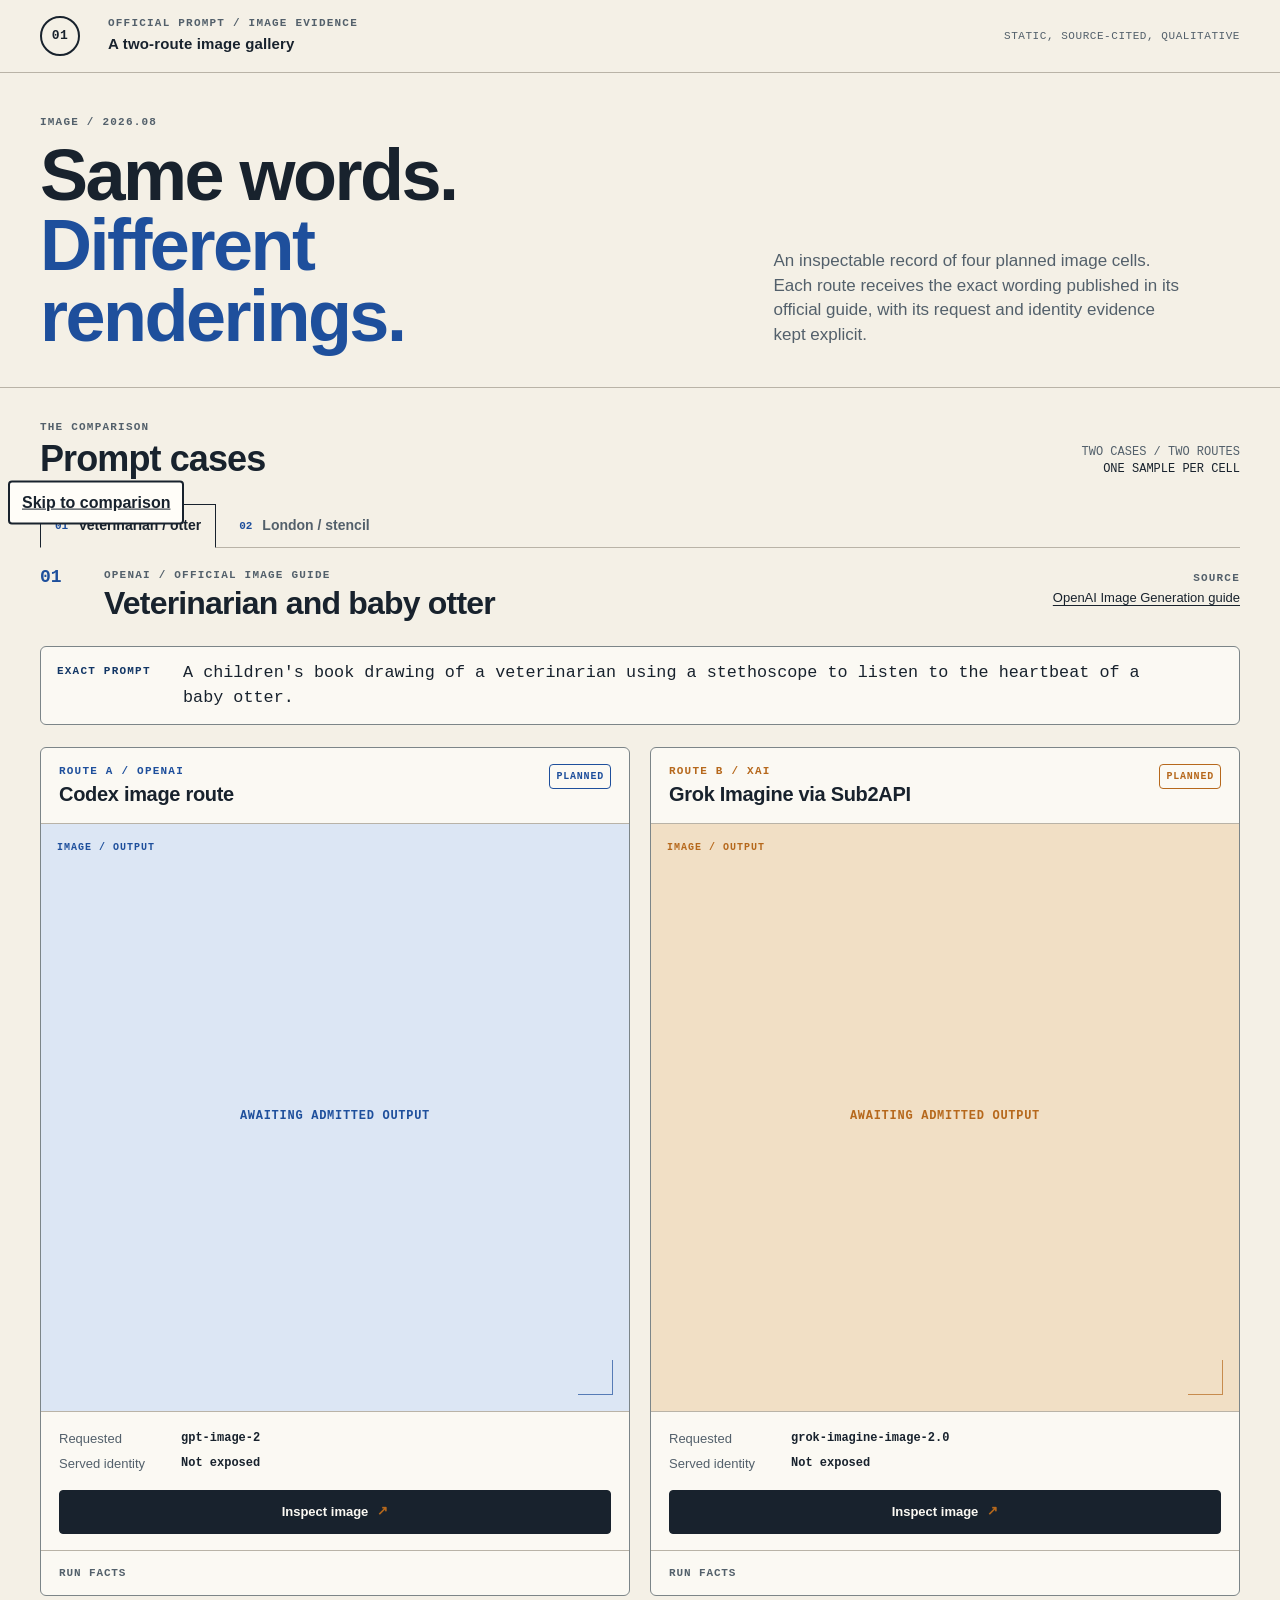
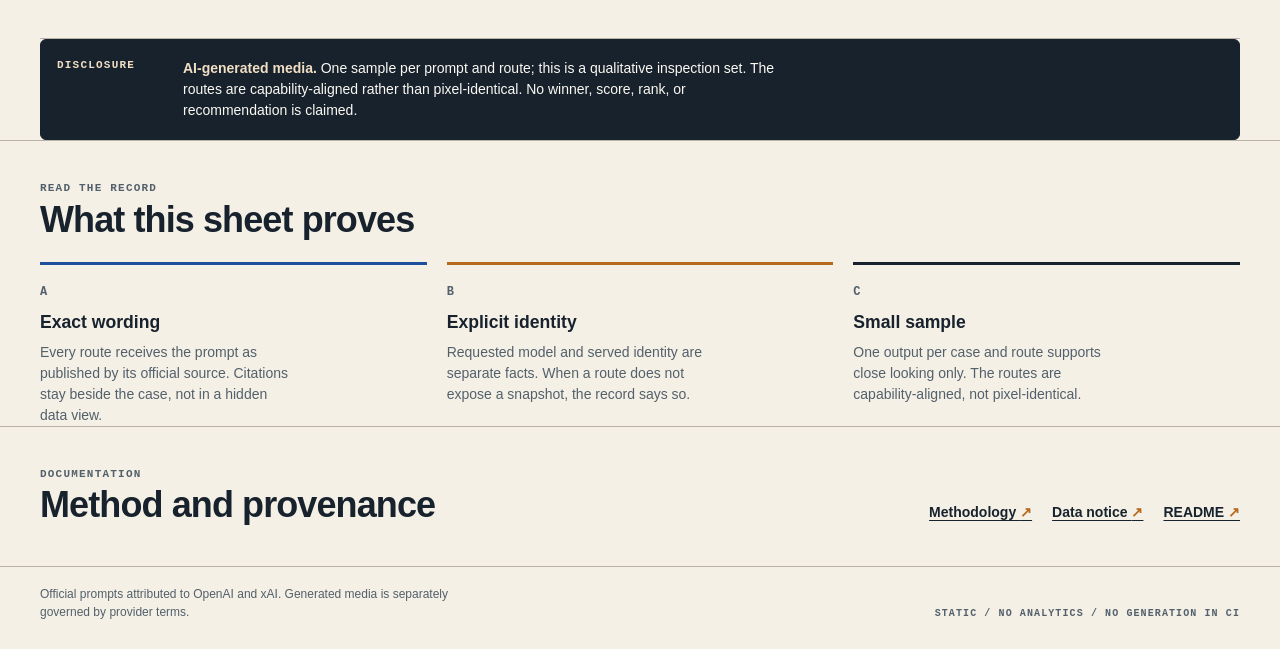
==== image/index.html @ d21c22a2 "feat: add official image evidence gallery" ====
<!doctype html>
<html lang="en">
<head>
  <meta charset="utf-8">
  <meta name="viewport" content="width=device-width, initial-scale=1">
  <meta name="description" content="A small, source-cited image evidence sheet comparing two official prompts across two image routes.">
  <meta name="referrer" content="no-referrer">
  <meta http-equiv="Content-Security-Policy" content="default-src 'self'; img-src 'self' data:; script-src 'self'; style-src 'self'; connect-src 'none'; object-src 'none'; base-uri 'self'; form-action 'self'">
  <title>Official prompt image gallery | evidence sheet</title>
  <link rel="stylesheet" href="assets/site.css">
</head>
<body>
  <a class="skip-link" href="#comparison">Skip to comparison</a>
  <header class="site-header">
    <div class="masthead-mark" aria-hidden="true">01</div>
    <div>
      <p class="eyebrow">OFFICIAL PROMPT / IMAGE EVIDENCE</p>
      <p class="site-title">A two-route image gallery</p>
    </div>
    <p class="header-note">Static, source-cited, qualitative</p>
  </header>

  <main>
    <section class="intro-band" aria-labelledby="page-heading">
      <div class="intro-copy">
        <p class="section-index">IMAGE / 2026.08</p>
        <h1 id="page-heading">Same words.<br><em>Different renderings.</em></h1>
      </div>
      <p class="intro-dek">An inspectable record of four planned image cells. Each route receives the exact wording published in its official guide, with its request and identity evidence kept explicit.</p>
    </section>

    <section id="comparison" class="comparison-section" aria-labelledby="comparison-heading">
      <div class="section-heading-row">
        <div>
          <p class="eyebrow">THE COMPARISON</p>
          <h2 id="comparison-heading">Prompt cases</h2>
        </div>
        <p class="section-aside">Two cases / two routes<br><span>one sample per cell</span></p>
      </div>

      <nav class="case-tabs" data-case-tabs role="tablist" aria-label="Prompt cases">
        <a id="tab-openai-official-01" class="case-tab is-active" href="#case-openai-official-01" role="tab" aria-controls="case-openai-official-01" aria-selected="true" tabindex="0">
          <span class="tab-number">01</span><span>Veterinarian / otter</span>
        </a>
        <a id="tab-xai-official-01" class="case-tab" href="#case-xai-official-01" role="tab" aria-controls="case-xai-official-01" aria-selected="false" tabindex="-1">
          <span class="tab-number">02</span><span>London / stencil</span>
        </a>
      </nav>

      <noscript>
        <p class="no-script-note">JavaScript is optional. Both prompt cases are listed below in document order; use the ordinary image links to open any admitted asset.</p>
      </noscript>

      <div class="case-stack">
        <article id="case-openai-official-01" class="prompt-case is-active" data-case-id="openai-official-01" role="tabpanel" aria-labelledby="tab-openai-official-01">
          <header class="case-header">
            <div class="case-number" aria-hidden="true">01</div>
            <div class="case-title-block">
              <p class="eyebrow">OPENAI / OFFICIAL IMAGE GUIDE</p>
              <h3>Veterinarian and baby otter</h3>
            </div>
            <div class="source-block">
              <span class="micro-label">SOURCE</span>
              <cite><a href="https://developers.openai.com/api/docs/guides/image-generation" rel="noreferrer">OpenAI Image Generation guide</a></cite>
            </div>
          </header>
          <div class="prompt-strip">
            <span class="micro-label">EXACT PROMPT</span>
            <blockquote data-prompt-text="A children's book drawing of a veterinarian using a stethoscope to listen to the heartbeat of a baby otter.">A children's book drawing of a veterinarian using a stethoscope to listen to the heartbeat of a baby otter.</blockquote>
          </div>
          <div class="comparison-grid" data-comparison-grid>
            <figure class="output-card output-card-cobalt" data-case-id="openai-official-01" data-route-id="codex-image" data-state="planned">
              <header class="output-header">
                <div>
                  <p class="route-index">ROUTE A / OPENAI</p>
                  <h4>Codex image route</h4>
                </div>
                <span class="status-tag">PLANNED</span>
              </header>
              <div class="image-frame" data-image-frame>
                <a class="asset-link" href="media/openai-official-01--codex-image.webp" aria-label="Open Codex image route output for the veterinarian and baby otter prompt">
                  <img src="media/openai-official-01--codex-image.webp" width="1024" height="1024" alt="AI-generated children's book scene of a veterinarian listening to a baby otter's heartbeat with a stethoscope." loading="eager" decoding="async" data-image>
                </a>
                <p class="planned-note">Awaiting admitted output</p>
              </div>
              <figcaption>
                <div class="caption-row"><span>Requested</span><strong>gpt-image-2</strong></div>
                <div class="caption-row"><span>Served identity</span><strong>Not exposed</strong></div>
                <button class="inspect-button" type="button" data-inspect aria-haspopup="dialog" aria-label="Inspect Codex image route output for veterinarian and baby otter">Inspect image <span aria-hidden="true">↗</span></button>
              </figcaption>
              <details class="facts-details">
                <summary>Run facts</summary>
                <dl class="facts-list">
                  <div><dt>Route</dt><dd>Private Codex image-generation entitlement</dd></div>
                  <div><dt>Size</dt><dd>1024 × 1024</dd></div>
                  <div><dt>Quality</dt><dd>Medium requested</dd></div>
                  <div><dt>Cost</dt><dd>Included entitlement; amount not exposed</dd></div>
                  <div><dt>Seed</dt><dd>Route does not accept seed</dd></div>
                  <div><dt>Admission</dt><dd>Planned; no public bytes yet</dd></div>
                </dl>
              </details>
            </figure>

            <figure class="output-card output-card-amber" data-case-id="openai-official-01" data-route-id="grok-image" data-state="planned">
              <header class="output-header">
                <div>
                  <p class="route-index">ROUTE B / xAI</p>
                  <h4>Grok Imagine via Sub2API</h4>
                </div>
                <span class="status-tag">PLANNED</span>
              </header>
              <div class="image-frame" data-image-frame>
                <a class="asset-link" href="media/openai-official-01--grok-image.webp" aria-label="Open Grok Imagine image route output for the veterinarian and baby otter prompt">
                  <img src="media/openai-official-01--grok-image.webp" width="1024" height="1024" alt="AI-generated children's book scene of a veterinarian listening to a baby otter's heartbeat with a stethoscope." loading="eager" decoding="async" data-image>
                </a>
                <p class="planned-note">Awaiting admitted output</p>
              </div>
              <figcaption>
                <div class="caption-row"><span>Requested</span><strong>grok-imagine-image-2.0</strong></div>
                <div class="caption-row"><span>Served identity</span><strong>Not exposed</strong></div>
                <button class="inspect-button" type="button" data-inspect aria-haspopup="dialog" aria-label="Inspect Grok Imagine image route output for veterinarian and baby otter">Inspect image <span aria-hidden="true">↗</span></button>
              </figcaption>
              <details class="facts-details">
                <summary>Run facts</summary>
                <dl class="facts-list">
                  <div><dt>Route</dt><dd>Private Sub2API image-generation route</dd></div>
                  <div><dt>Size</dt><dd>1024 × 1024</dd></div>
                  <div><dt>Quality</dt><dd>Medium requested where accepted</dd></div>
                  <div><dt>Cost</dt><dd>Paid route; amount not exposed</dd></div>
                  <div><dt>Seed</dt><dd>Provider-assigned; not exposed</dd></div>
                  <div><dt>Admission</dt><dd>Planned; no public bytes yet</dd></div>
                </dl>
              </details>
            </figure>
          </div>
        </article>

        <article id="case-xai-official-01" class="prompt-case" data-case-id="xai-official-01" role="tabpanel" aria-labelledby="tab-xai-official-01">
          <header class="case-header">
            <div class="case-number" aria-hidden="true">02</div>
            <div class="case-title-block">
              <p class="eyebrow">xAI / OFFICIAL IMAGE GUIDE</p>
              <h3>London landmark stencil collage</h3>
            </div>
            <div class="source-block">
              <span class="micro-label">SOURCE</span>
              <cite><a href="https://docs.x.ai/developers/model-capabilities/images/generation" rel="noreferrer">xAI Image Generation guide</a></cite>
            </div>
          </header>
          <div class="prompt-strip">
            <span class="micro-label">EXACT PROMPT</span>
            <blockquote data-prompt-text="A collage of London landmarks in a stenciled street-art style">A collage of London landmarks in a stenciled street-art style</blockquote>
          </div>
          <div class="comparison-grid" data-comparison-grid>
            <figure class="output-card output-card-cobalt" data-case-id="xai-official-01" data-route-id="codex-image" data-state="planned">
              <header class="output-header">
                <div>
                  <p class="route-index">ROUTE A / OPENAI</p>
                  <h4>Codex image route</h4>
                </div>
                <span class="status-tag">PLANNED</span>
              </header>
              <div class="image-frame" data-image-frame>
                <a class="asset-link" href="media/xai-official-01--codex-image.webp" aria-label="Open Codex image route output for the London landmark prompt">
                  <img src="media/xai-official-01--codex-image.webp" width="1024" height="1024" alt="AI-generated collage of London landmarks rendered in a stenciled street-art style." loading="lazy" decoding="async" data-image>
                </a>
                <p class="planned-note">Awaiting admitted output</p>
              </div>
              <figcaption>
                <div class="caption-row"><span>Requested</span><strong>gpt-image-2</strong></div>
                <div class="caption-row"><span>Served identity</span><strong>Not exposed</strong></div>
                <button class="inspect-button" type="button" data-inspect aria-haspopup="dialog" aria-label="Inspect Codex image route output for London landmark prompt">Inspect image <span aria-hidden="true">↗</span></button>
              </figcaption>
              <details class="facts-details">
                <summary>Run facts</summary>
                <dl class="facts-list">
                  <div><dt>Route</dt><dd>Private Codex image-generation entitlement</dd></div>
                  <div><dt>Size</dt><dd>1024 × 1024</dd></div>
                  <div><dt>Quality</dt><dd>Medium requested</dd></div>
                  <div><dt>Cost</dt><dd>Included entitlement; amount not exposed</dd></div>
                  <div><dt>Seed</dt><dd>Route does not accept seed</dd></div>
                  <div><dt>Admission</dt><dd>Planned; no public bytes yet</dd></div>
                </dl>
              </details>
            </figure>

            <figure class="output-card output-card-amber" data-case-id="xai-official-01" data-route-id="grok-image" data-state="planned">
              <header class="output-header">
                <div>
                  <p class="route-index">ROUTE B / xAI</p>
                  <h4>Grok Imagine via Sub2API</h4>
                </div>
                <span class="status-tag">PLANNED</span>
              </header>
              <div class="image-frame" data-image-frame>
                <a class="asset-link" href="media/xai-official-01--grok-image.webp" aria-label="Open Grok Imagine image route output for the London landmark prompt">
                  <img src="media/xai-official-01--grok-image.webp" width="1024" height="1024" alt="AI-generated collage of London landmarks rendered in a stenciled street-art style." loading="lazy" decoding="async" data-image>
                </a>
                <p class="planned-note">Awaiting admitted output</p>
              </div>
              <figcaption>
                <div class="caption-row"><span>Requested</span><strong>grok-imagine-image-2.0</strong></div>
                <div class="caption-row"><span>Served identity</span><strong>Not exposed</strong></div>
                <button class="inspect-button" type="button" data-inspect aria-haspopup="dialog" aria-label="Inspect Grok Imagine image route output for London landmark prompt">Inspect image <span aria-hidden="true">↗</span></button>
              </figcaption>
              <details class="facts-details">
                <summary>Run facts</summary>
                <dl class="facts-list">
                  <div><dt>Route</dt><dd>Private Sub2API image-generation route</dd></div>
                  <div><dt>Size</dt><dd>1024 × 1024</dd></div>
                  <div><dt>Quality</dt><dd>Medium requested where accepted</dd></div>
                  <div><dt>Cost</dt><dd>Paid route; amount not exposed</dd></div>
                  <div><dt>Seed</dt><dd>Provider-assigned; not exposed</dd></div>
                  <div><dt>Admission</dt><dd>Planned; no public bytes yet</dd></div>
                </dl>
              </details>
            </figure>
          </div>
        </article>
      </div>
    </section>

    <aside class="disclosure-band" aria-label="Comparison disclosure">
      <p class="eyebrow">DISCLOSURE</p>
      <p><strong>AI-generated media.</strong> One sample per prompt and route; this is a qualitative inspection set. The routes are capability-aligned rather than pixel-identical. No winner, score, rank, or recommendation is claimed.</p>
    </aside>

    <section class="reading-notes" aria-labelledby="notes-heading">
      <div class="section-heading-row">
        <div>
          <p class="eyebrow">READ THE RECORD</p>
          <h2 id="notes-heading">What this sheet proves</h2>
        </div>
      </div>
      <div class="notes-grid">
        <article class="note-block"><p class="note-number">A</p><h3>Exact wording</h3><p>Every route receives the prompt as published by its official source. Citations stay beside the case, not in a hidden data view.</p></article>
        <article class="note-block"><p class="note-number">B</p><h3>Explicit identity</h3><p>Requested model and served identity are separate facts. When a route does not expose a snapshot, the record says so.</p></article>
        <article class="note-block"><p class="note-number">C</p><h3>Small sample</h3><p>One output per case and route supports close looking only. The routes are capability-aligned, not pixel-identical.</p></article>
      </div>
    </section>

    <section class="resources" aria-labelledby="resources-heading">
      <div>
        <p class="eyebrow">DOCUMENTATION</p>
        <h2 id="resources-heading">Method and provenance</h2>
      </div>
      <nav class="resource-links" aria-label="Repository documentation">
        <a href="METHODOLOGY.md">Methodology <span aria-hidden="true">↗</span></a>
        <a href="DATA_NOTICE.md">Data notice <span aria-hidden="true">↗</span></a>
        <a href="README.md">README <span aria-hidden="true">↗</span></a>
      </nav>
    </section>
  </main>

  <footer class="site-footer">
    <p>Official prompts attributed to OpenAI and xAI. Generated media is separately governed by provider terms.</p>
    <p class="footer-code">STATIC / NO ANALYTICS / NO GENERATION IN CI</p>
  </footer>

  <dialog id="image-inspector" aria-labelledby="inspector-title">
    <div class="dialog-shell">
      <header class="dialog-header">
        <div>
          <p class="eyebrow">FOCUS MODE</p>
          <h2 id="inspector-title">Image inspector</h2>
          <p class="dialog-context" data-inspector-context>Choose a provider to inspect.</p>
        </div>
        <form method="dialog"><button class="icon-button" type="submit" data-dialog-close aria-label="Close image inspector">Close <span aria-hidden="true">×</span></button></form>
      </header>
      <div class="inspector-controls" aria-label="Image inspector controls">
        <div class="control-group">
          <span class="micro-label" id="provider-label">PROVIDER</span>
          <div class="segmented-control" role="group" aria-labelledby="provider-label" data-provider-switch></div>
        </div>
        <fieldset class="control-group view-mode-group">
          <legend class="micro-label">VIEW</legend>
          <div class="segmented-control">
            <label><input type="radio" name="image-view" value="fit" checked data-view-mode> <span>Fit</span></label>
            <label><input type="radio" name="image-view" value="actual" data-view-mode> <span>Actual pixels</span></label>
          </div>
        </fieldset>
        <label class="zoom-control control-group" for="image-zoom"><span class="micro-label">ZOOM</span><input id="image-zoom" type="range" min="0.5" max="3" step="0.1" value="1" data-zoom aria-valuetext="100 percent"><output data-zoom-output>100%</output></label>
      </div>
      <div class="inspector-stage" data-inspector-stage tabindex="0" aria-label="Inspected image viewport">
        <a class="inspector-link" data-inspector-link href="#"><img data-inspector-image alt="" decoding="async"></a>
      </div>
      <p class="inspector-status" aria-live="polite" data-inspector-status>Fit view. Use the provider controls to change route.</p>
      <footer class="dialog-footer"><span>Use Left / Right to change provider</span><span>Esc to close</span></footer>
    </div>
  </dialog>

  <script src="assets/image-inspector.js" defer></script>
</body>
</html>
---- image/assets/site.css ----
:root {
  --paper: #f4f0e6;
  --paper-deep: #e8e1d2;
  --paper-light: #fbf9f3;
  --ink: #18222d;
  --ink-soft: #53606b;
  --line: #b9b3a7;
  --line-strong: #7c8588;
  --cobalt: #1e4f9c;
  --cobalt-dark: #123665;
  --cobalt-pale: #dce6f4;
  --amber: #b6681c;
  --amber-dark: #78400e;
  --amber-pale: #f1dfc5;
  --white: #fffdf8;
  --focus: #0b5bd3;
  --radius-control: 4px;
  --radius-frame: 6px;
  --font-sans: "IBM Plex Sans", "Avenir Next", "Helvetica Neue", sans-serif;
  --font-mono: "IBM Plex Mono", "SFMono-Regular", Consolas, monospace;
  --ease-out: cubic-bezier(.2, .75, .25, 1);
  color-scheme: light;
}

* {
  box-sizing: border-box;
}

html {
  background: var(--paper);
  color: var(--ink);
  font-family: var(--font-sans);
  font-size: 16px;
  line-height: 1.5;
  text-wrap: pretty;
}

body {
  margin: 0;
  min-width: 320px;
  background: var(--paper);
  color: var(--ink);
  text-wrap: pretty;
}

a {
  color: inherit;
}

a:hover {
  color: var(--cobalt-dark);
}

button,
input {
  font: inherit;
}

button,
a,
summary,
input[type="radio"],
input[type="range"] {
  -webkit-tap-highlight-color: transparent;
}

:where(a, button, summary, input):focus-visible {
  outline: 3px solid var(--focus);
  outline-offset: 3px;
}

.skip-link {
  position: fixed;
  z-index: 20;
  top: 8px;
  left: 8px;
  padding: 8px 12px;
  border: 2px solid var(--ink);
  border-radius: var(--radius-control);
  background: var(--white);
  color: var(--ink);
  font-weight: 700;
  transform: translateY(-160%);
  transition: transform 160ms var(--ease-out);
}

.skip-link:focus {
  transform: translateY(0);
}

.site-header {
  display: grid;
  grid-template-columns: 52px 1fr auto;
  gap: 16px;
  align-items: center;
  max-width: 1360px;
  min-height: 72px;
  margin: 0 auto;
  padding: 16px 40px;
  border-bottom: 1px solid var(--line);
}

.masthead-mark {
  display: grid;
  width: 40px;
  height: 40px;
  place-items: center;
  border: 2px solid var(--ink);
  border-radius: 50%;
  color: var(--ink);
  font-family: var(--font-mono);
  font-size: 13px;
  font-weight: 700;
  letter-spacing: .04em;
}

.eyebrow,
.micro-label,
.section-index,
.route-index,
.footer-code {
  margin: 0;
  color: var(--ink-soft);
  font-family: var(--font-mono);
  font-size: 11px;
  font-weight: 700;
  letter-spacing: .11em;
  line-height: 1.35;
  text-transform: uppercase;
}

.site-title {
  margin: 2px 0 0;
  font-size: 15px;
  font-weight: 700;
  letter-spacing: .01em;
}

.header-note {
  margin: 0;
  color: var(--ink-soft);
  font-family: var(--font-mono);
  font-size: 11px;
  letter-spacing: .05em;
  text-align: right;
  text-transform: uppercase;
}

main {
  max-width: 1360px;
  margin: 0 auto;
}

.intro-band {
  display: grid;
  grid-template-columns: minmax(0, 1.15fr) minmax(260px, .85fr);
  gap: clamp(32px, 8vw, 128px);
  align-items: end;
  padding: 42px 40px 36px;
}

.intro-copy h1 {
  max-width: 720px;
  margin: 10px 0 0;
  font-size: 4.5rem;
  font-weight: 700;
  letter-spacing: -.035em;
  line-height: .98;
}

.intro-copy h1 em {
  color: var(--cobalt);
  font-style: normal;
}

.intro-dek {
  max-width: 410px;
  margin: 0 0 4px;
  color: var(--ink-soft);
  font-size: 17px;
  line-height: 1.45;
}

.comparison-section,
.reading-notes,
.resources {
  border-top: 1px solid var(--line);
  padding: 32px 40px 0;
}

.section-heading-row {
  display: flex;
  justify-content: space-between;
  gap: 24px;
  align-items: end;
}

.section-heading-row h2,
.resources h2 {
  margin: 5px 0 0;
  font-size: 2.25rem;
  letter-spacing: -.025em;
  line-height: 1.04;
}

.section-aside {
  margin: 0;
  color: var(--ink-soft);
  font-family: var(--font-mono);
  font-size: 12px;
  line-height: 1.4;
  text-align: right;
  text-transform: uppercase;
}

.section-aside span {
  color: var(--ink);
}

.case-tabs {
  display: flex;
  flex-wrap: wrap;
  gap: 8px;
  margin: 26px 0 20px;
  border-bottom: 1px solid var(--line);
}

.case-tab {
  display: inline-flex;
  gap: 10px;
  align-items: center;
  min-height: 44px;
  margin-bottom: -1px;
  padding: 8px 14px;
  border: 1px solid transparent;
  border-bottom-color: var(--line);
  color: var(--ink-soft);
  font-size: 14px;
  font-weight: 700;
  text-decoration: none;
  transition: background-color 160ms var(--ease-out), color 160ms var(--ease-out), border-color 160ms var(--ease-out);
}

.case-tab:hover {
  border-color: var(--line);
  color: var(--ink);
}

.case-tab.is-active {
  border-color: var(--ink);
  border-bottom-color: var(--paper);
  background: var(--paper);
  color: var(--ink);
}

.tab-number {
  color: var(--cobalt);
  font-family: var(--font-mono);
  font-size: 11px;
}

.no-script-note {
  margin: 16px 0;
  padding: 10px 12px;
  border-left: 3px solid var(--amber);
  background: var(--amber-pale);
  color: var(--amber-dark);
  font-size: 14px;
}

.case-stack {
  display: grid;
  gap: 44px;
}

.prompt-case {
  min-width: 0;
  padding: 0 0 42px;
  border-bottom: 1px solid var(--line);
  scroll-margin-top: 24px;
}

/* JavaScript adds this class only after the tab controller is ready. */
.has-image-inspector .prompt-case:not(.is-active) {
  display: none;
}

.case-header {
  display: grid;
  grid-template-columns: 48px minmax(0, 1fr) minmax(210px, .55fr);
  gap: 16px;
  align-items: start;
}

.case-number {
  color: var(--cobalt);
  font-family: var(--font-mono);
  font-size: 18px;
  font-weight: 700;
  line-height: 1;
}

.case-title-block h3 {
  margin: 4px 0 0;
  font-size: 2rem;
  letter-spacing: -.025em;
  line-height: 1.05;
}

.source-block {
  justify-self: end;
  max-width: 280px;
  font-size: 13px;
  line-height: 1.4;
  text-align: right;
}

.source-block cite {
  display: block;
  margin-top: 3px;
  font-style: normal;
}

.source-block a,
.resource-links a {
  text-decoration-thickness: 1px;
  text-underline-offset: 3px;
}

.prompt-strip {
  display: grid;
  grid-template-columns: 110px minmax(0, 1fr);
  gap: 16px;
  align-items: start;
  margin: 26px 0 22px;
  padding: 14px 16px;
  border: 1px solid var(--line-strong);
  border-radius: var(--radius-frame);
  background: var(--paper-light);
}

.prompt-strip .micro-label {
  padding-top: 3px;
  color: var(--cobalt-dark);
}

.prompt-strip blockquote {
  margin: 0;
  color: var(--ink);
  font-family: var(--font-mono);
  font-size: 1.05rem;
  line-height: 1.45;
}

.comparison-grid {
  display: grid;
  grid-template-columns: repeat(2, minmax(0, 1fr));
  gap: 20px;
}

.output-card {
  min-width: 0;
  margin: 0;
  border: 1px solid var(--line-strong);
  border-radius: var(--radius-frame);
  background: var(--paper-light);
  overflow: clip;
}

.output-card-cobalt {
  --route-color: var(--cobalt);
  --route-pale: var(--cobalt-pale);
}

.output-card-amber {
  --route-color: var(--amber);
  --route-pale: var(--amber-pale);
}

.output-header {
  display: flex;
  justify-content: space-between;
  gap: 16px;
  align-items: start;
  min-height: 76px;
  padding: 16px 18px 14px;
  border-bottom: 1px solid var(--line);
}

.route-index {
  color: var(--route-color);
}

.output-header h4 {
  margin: 4px 0 0;
  font-size: 1.25rem;
  letter-spacing: -.015em;
  line-height: 1.1;
}

.status-tag {
  flex: 0 0 auto;
  padding: 4px 6px;
  border: 1px solid var(--route-color);
  border-radius: var(--radius-control);
  color: var(--route-color);
  font-family: var(--font-mono);
  font-size: 10px;
  font-weight: 700;
  letter-spacing: .08em;
}

.image-frame {
  position: relative;
  aspect-ratio: 1 / 1;
  display: grid;
  place-items: center;
  border-bottom: 1px solid var(--line);
  background: var(--route-pale);
  overflow: hidden;
}

.image-frame::before {
  position: absolute;
  top: 16px;
  left: 16px;
  color: var(--route-color);
  content: "IMAGE / OUTPUT";
  font-family: var(--font-mono);
  font-size: 10px;
  font-weight: 700;
  letter-spacing: .1em;
}

.image-frame::after {
  position: absolute;
  right: 16px;
  bottom: 16px;
  width: 34px;
  height: 34px;
  border-right: 1px solid var(--route-color);
  border-bottom: 1px solid var(--route-color);
  content: "";
  opacity: .7;
}

.asset-link {
  position: relative;
  z-index: 1;
  display: block;
  width: 100%;
  height: 100%;
}

.asset-link img {
  display: block;
  width: 100%;
  height: 100%;
  object-fit: contain;
  color: var(--route-color);
  font-size: 13px;
  line-height: 1.4;
}

.output-card[data-state="planned"] .asset-link img {
  opacity: 0;
}

.planned-note {
  position: absolute;
  z-index: 0;
  top: 50%;
  left: 50%;
  width: min(78%, 260px);
  margin: 0;
  color: var(--route-color);
  font-family: var(--font-mono);
  font-size: 12px;
  font-weight: 700;
  letter-spacing: .06em;
  line-height: 1.45;
  text-align: center;
  text-transform: uppercase;
  transform: translate(-50%, -50%);
}

.output-card[data-state="generated"] .planned-note {
  display: none;
}

.output-card figcaption {
  padding: 14px 18px 16px;
}

.caption-row {
  display: grid;
  grid-template-columns: 112px minmax(0, 1fr);
  gap: 10px;
  padding: 3px 0;
  color: var(--ink-soft);
  font-size: 13px;
}

.caption-row strong {
  min-width: 0;
  color: var(--ink);
  font-family: var(--font-mono);
  font-size: 12px;
  font-weight: 600;
  overflow-wrap: anywhere;
}

.inspect-button,
.icon-button {
  display: inline-flex;
  gap: 9px;
  align-items: center;
  justify-content: center;
  min-height: 44px;
  border: 1px solid var(--ink);
  border-radius: var(--radius-control);
  background: var(--ink);
  color: var(--paper-light);
  cursor: pointer;
  font-size: 13px;
  font-weight: 700;
  line-height: 1.2;
  transition: background-color 160ms var(--ease-out), color 160ms var(--ease-out), transform 160ms var(--ease-out);
}

.inspect-button {
  width: 100%;
  margin-top: 13px;
  padding: 9px 12px;
}

.inspect-button:hover,
.icon-button:hover {
  background: var(--route-color, var(--cobalt));
  border-color: var(--route-color, var(--cobalt));
  color: var(--white);
}

.inspect-button:active,
.icon-button:active {
  transform: translateY(1px);
}

.facts-details {
  border-top: 1px solid var(--line);
}

.facts-details summary {
  display: flex;
  min-height: 44px;
  align-items: center;
  padding: 10px 18px;
  color: var(--ink-soft);
  cursor: pointer;
  font-family: var(--font-mono);
  font-size: 11px;
  font-weight: 700;
  letter-spacing: .08em;
  text-transform: uppercase;
}

.facts-details summary::marker {
  color: var(--route-color);
}

.facts-details[open] summary {
  color: var(--route-color);
}

.facts-list {
  margin: 0;
  padding: 0 18px 16px;
}

.facts-list > div {
  display: grid;
  grid-template-columns: 112px minmax(0, 1fr);
  gap: 10px;
  padding: 5px 0;
  border-top: 1px solid var(--paper-deep);
  font-size: 12px;
}

.facts-list dt {
  color: var(--ink-soft);
}

.facts-list dd {
  margin: 0;
  color: var(--ink);
  overflow-wrap: anywhere;
}

.reading-notes {
  padding-top: 40px;
}

.disclosure-band {
  display: grid;
  grid-template-columns: 110px minmax(0, 1fr);
  gap: 16px;
  margin: 0 40px;
  padding: 18px 16px;
  border: 1px solid var(--ink);
  border-radius: var(--radius-frame);
  background: var(--ink);
  color: var(--paper-light);
}

.disclosure-band .eyebrow {
  color: var(--amber-pale);
}

.disclosure-band p:last-child {
  max-width: 78ch;
  margin: 0;
  font-size: 14px;
  line-height: 1.5;
}

.disclosure-band strong {
  color: var(--amber-pale);
}

.notes-grid {
  display: grid;
  grid-template-columns: repeat(3, minmax(0, 1fr));
  gap: 20px;
  margin-top: 24px;
}

.note-block {
  min-width: 0;
  padding: 18px 0 0;
  border-top: 3px solid var(--ink);
}

.note-block:nth-child(1) {
  border-top-color: var(--cobalt);
}

.note-block:nth-child(2) {
  border-top-color: var(--amber);
}

.note-number {
  margin: 0;
  color: var(--ink-soft);
  font-family: var(--font-mono);
  font-size: 12px;
  font-weight: 700;
}

.note-block h3 {
  margin: 8px 0 6px;
  font-size: 1.1rem;
}

.note-block p:last-child {
  max-width: 34ch;
  margin: 0;
  color: var(--ink-soft);
  font-size: 14px;
  line-height: 1.5;
}

.resources {
  display: grid;
  grid-template-columns: 1fr auto;
  gap: 32px;
  align-items: end;
  padding-top: 40px;
  padding-bottom: 42px;
}

.resource-links {
  display: flex;
  flex-wrap: wrap;
  justify-content: end;
  gap: 10px 20px;
}

.resource-links a {
  font-size: 14px;
  font-weight: 700;
}

.resource-links span,
.inspect-button span {
  color: var(--amber);
  font-family: var(--font-mono);
}

.site-footer {
  display: flex;
  justify-content: space-between;
  gap: 24px;
  max-width: 1360px;
  margin: 0 auto;
  padding: 18px 40px 28px;
  border-top: 1px solid var(--line);
  color: var(--ink-soft);
  font-size: 12px;
}

.site-footer p {
  max-width: 64ch;
  margin: 0;
}

.footer-code {
  flex: 0 0 auto;
  align-self: end;
  font-size: 10px;
  text-align: right;
}

dialog {
  width: min(1080px, calc(100vw - 32px));
  max-width: 1080px;
  max-height: calc(100dvh - 32px);
  padding: 0;
  border: 1px solid var(--ink);
  border-radius: var(--radius-frame);
  background: var(--paper);
  color: var(--ink);
  box-shadow: 0 18px 60px rgba(24, 34, 45, .28);
}

dialog::backdrop {
  background: rgba(24, 34, 45, .72);
}

.dialog-shell {
  display: grid;
  grid-template-rows: auto auto minmax(0, 1fr) auto auto;
  max-height: calc(100dvh - 32px);
  min-height: min(680px, calc(100dvh - 32px));
}

.dialog-header {
  display: flex;
  justify-content: space-between;
  gap: 20px;
  align-items: start;
  padding: 20px 22px 16px;
  border-bottom: 1px solid var(--line);
}

.dialog-header h2 {
  margin: 4px 0 0;
  font-size: 2rem;
  letter-spacing: -.025em;
  line-height: 1.05;
}

.dialog-context {
  margin: 5px 0 0;
  color: var(--ink-soft);
  font-size: 13px;
}

.icon-button {
  min-width: 76px;
  padding: 8px 10px;
  background: transparent;
  color: var(--ink);
}

.icon-button span {
  color: var(--amber);
  font-size: 20px;
  font-weight: 400;
  line-height: .8;
}

.inspector-controls {
  display: flex;
  flex-wrap: wrap;
  gap: 18px 28px;
  align-items: end;
  padding: 14px 22px;
  border-bottom: 1px solid var(--line);
}

.control-group {
  display: grid;
  gap: 6px;
  min-width: 0;
  margin: 0;
  padding: 0;
  border: 0;
}

.segmented-control {
  display: inline-flex;
  flex-wrap: wrap;
  gap: 4px;
}

.segmented-control button,
.segmented-control label {
  display: inline-flex;
  min-height: 40px;
  align-items: center;
  justify-content: center;
  padding: 7px 11px;
  border: 1px solid var(--line-strong);
  border-radius: var(--radius-control);
  background: var(--paper-light);
  color: var(--ink-soft);
  cursor: pointer;
  font-family: var(--font-mono);
  font-size: 11px;
  font-weight: 700;
  letter-spacing: .02em;
}

.segmented-control button:hover,
.segmented-control label:hover {
  border-color: var(--ink);
  color: var(--ink);
}

.segmented-control button.is-active,
.segmented-control input:checked + span {
  border-color: var(--ink);
  background: var(--ink);
  color: var(--paper-light);
}

.segmented-control input {
  position: absolute;
  width: 1px;
  height: 1px;
  opacity: 0;
}

.zoom-control {
  grid-template-columns: auto minmax(110px, 180px) auto;
  gap: 10px;
  align-items: center;
}

.zoom-control .micro-label {
  grid-column: 1 / -1;
}

.zoom-control output {
  min-width: 42px;
  color: var(--ink);
  font-family: var(--font-mono);
  font-size: 11px;
  font-weight: 700;
  text-align: right;
}

input[type="range"] {
  width: 100%;
  accent-color: var(--cobalt);
}

.inspector-stage {
  min-height: 0;
  margin: 18px 22px;
  border: 1px solid var(--line-strong);
  border-radius: var(--radius-frame);
  background: var(--paper-deep);
  overflow: auto;
  overscroll-behavior: contain;
}

.inspector-link {
  display: grid;
  min-width: 100%;
  min-height: 100%;
  place-items: center;
  padding: 24px;
}

.inspector-link img {
  display: block;
  width: min(100%, 720px);
  height: auto;
  max-height: 100%;
  object-fit: contain;
  transform-origin: center center;
}

.inspector-stage[data-view="actual"] .inspector-link {
  place-items: start center;
}

.inspector-stage[data-view="actual"] .inspector-link img {
  width: auto;
  max-width: none;
  max-height: none;
}

.inspector-status {
  min-height: 24px;
  margin: 0 22px 12px;
  color: var(--ink-soft);
  font-family: var(--font-mono);
  font-size: 11px;
}

.dialog-footer {
  display: flex;
  justify-content: space-between;
  gap: 16px;
  padding: 10px 22px 14px;
  border-top: 1px solid var(--line);
  color: var(--ink-soft);
  font-family: var(--font-mono);
  font-size: 10px;
  letter-spacing: .04em;
  text-transform: uppercase;
}

@media (max-width: 900px) {
  .site-header,
  .intro-band,
  .comparison-section,
  .disclosure-band,
  .reading-notes,
  .resources,
  .site-footer {
    padding-left: 24px;
    padding-right: 24px;
  }

  .intro-band {
    gap: 32px;
  }

  .case-header {
    grid-template-columns: 40px minmax(0, 1fr) minmax(170px, .6fr);
  }
}

@media (max-width: 700px) {
  .site-header {
    grid-template-columns: 44px 1fr;
    min-height: 64px;
    padding-top: 12px;
    padding-bottom: 12px;
  }

  .header-note {
    display: none;
  }

  .intro-band {
    grid-template-columns: 1fr;
    gap: 20px;
    padding-top: 34px;
    padding-bottom: 30px;
  }

  .intro-copy h1 {
    font-size: 3.6rem;
  }

  .intro-dek {
    max-width: 60ch;
  }

  .section-heading-row h2,
  .resources h2 {
    font-size: 1.9rem;
  }

  .case-title-block h3 {
    font-size: 1.7rem;
  }

  .disclosure-band {
    grid-template-columns: 1fr;
    gap: 7px;
    margin-right: 24px;
    margin-left: 24px;
  }

  .case-header {
    grid-template-columns: 38px minmax(0, 1fr);
  }

  .source-block {
    grid-column: 2;
    justify-self: start;
    max-width: 100%;
    text-align: left;
  }

  .prompt-strip {
    grid-template-columns: 1fr;
    gap: 7px;
  }

  .notes-grid {
    grid-template-columns: 1fr;
    gap: 24px;
  }

  .note-block p:last-child {
    max-width: 60ch;
  }

  .resources {
    grid-template-columns: 1fr;
    gap: 20px;
  }

  .resource-links {
    justify-content: start;
  }

  .site-footer {
    display: grid;
    gap: 10px;
  }

  .footer-code {
    text-align: left;
  }

  .dialog-shell {
    min-height: calc(100dvh - 32px);
  }
}

@media (max-width: 560px) {
  .site-header,
  .intro-band,
  .comparison-section,
  .disclosure-band,
  .reading-notes,
  .resources,
  .site-footer {
    padding-left: 16px;
    padding-right: 16px;
  }

  .comparison-grid {
    grid-template-columns: 1fr;
    gap: 16px;
  }

  .intro-copy h1 {
    font-size: 2.85rem;
  }

  .disclosure-band {
    margin-right: 16px;
    margin-left: 16px;
  }

  .case-tabs {
    gap: 4px;
  }

  .case-tab {
    flex: 1 1 100%;
  }

  .output-header,
  .output-card figcaption {
    padding-left: 14px;
    padding-right: 14px;
  }

  .facts-list {
    padding-left: 14px;
    padding-right: 14px;
  }

  .dialog-header,
  .inspector-controls,
  .dialog-footer {
    padding-left: 16px;
    padding-right: 16px;
  }

  .inspector-stage {
    margin-right: 16px;
    margin-left: 16px;
  }

  .inspector-status {
    margin-right: 16px;
    margin-left: 16px;
  }
}

@media (prefers-reduced-motion: reduce) {
  *,
  *::before,
  *::after {
    scroll-behavior: auto !important;
    transition-duration: .01ms !important;
    animation-duration: .01ms !important;
    animation-iteration-count: 1 !important;
  }
}
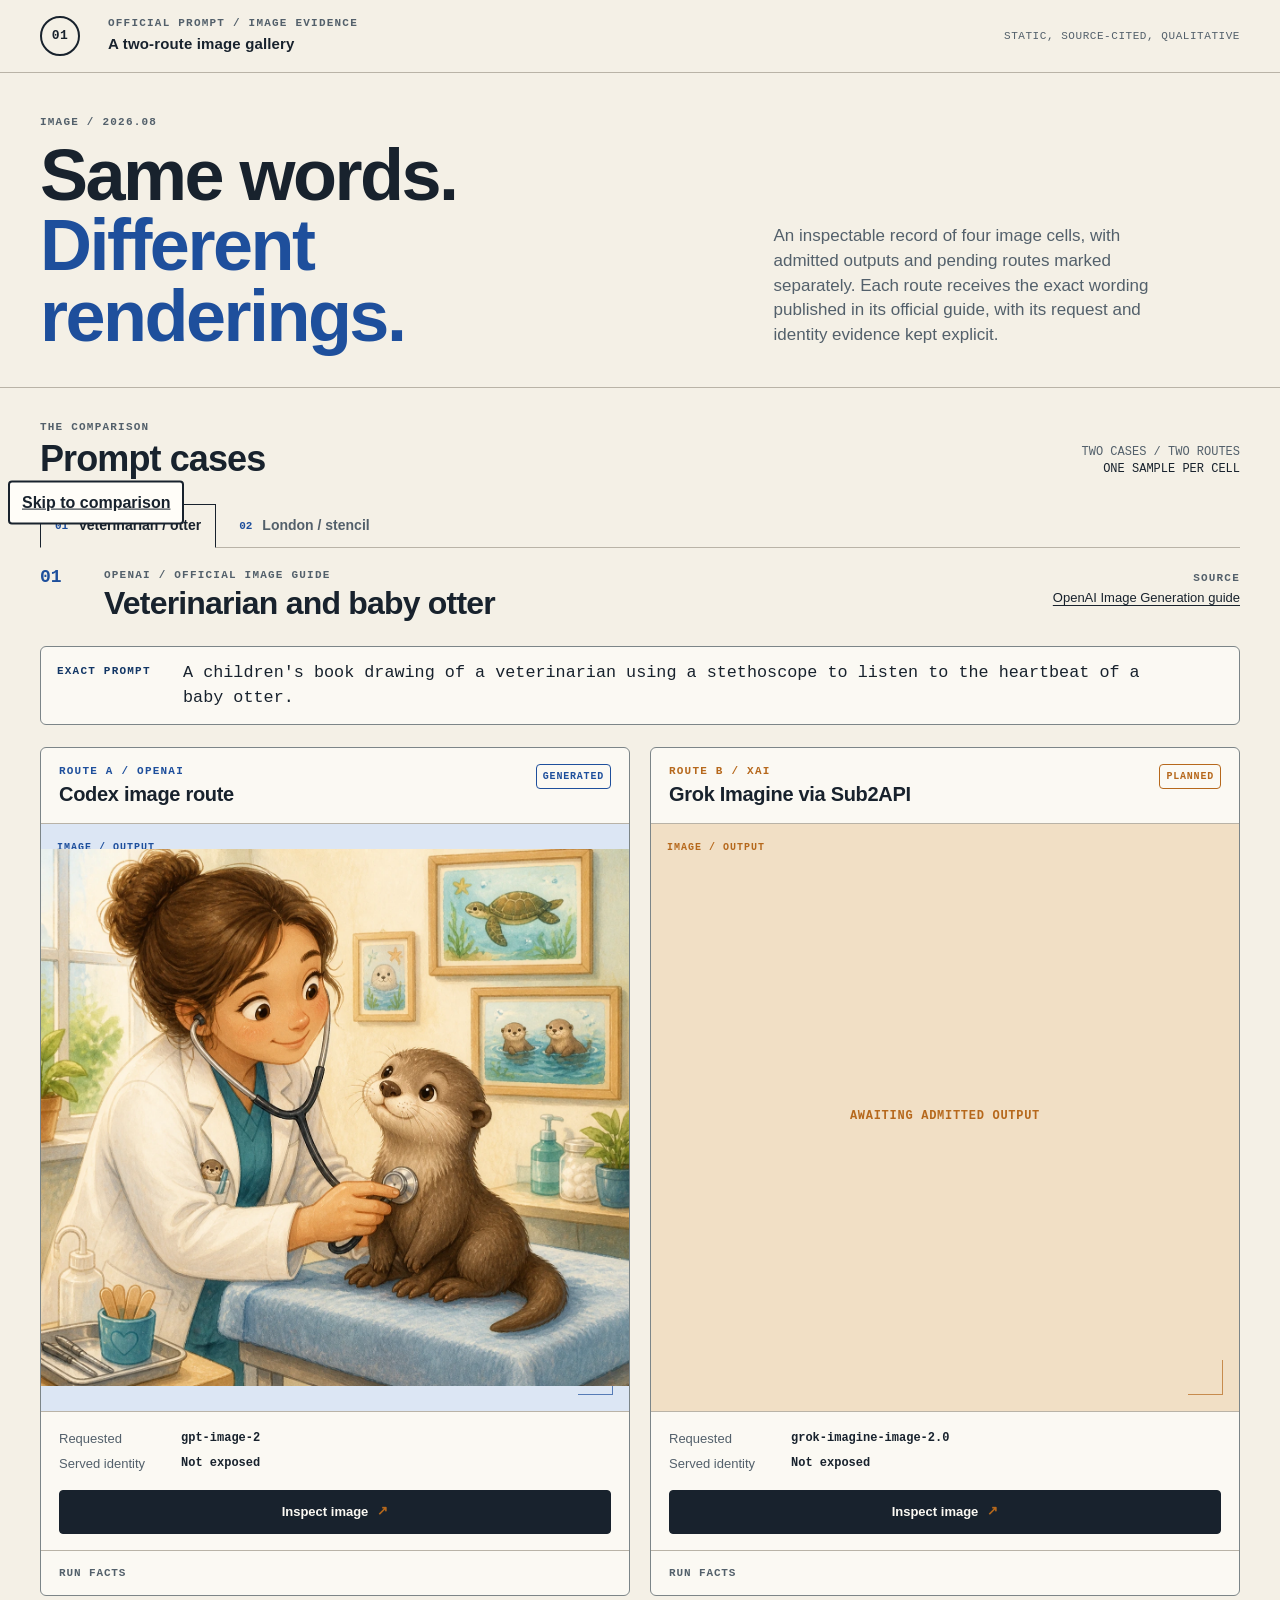
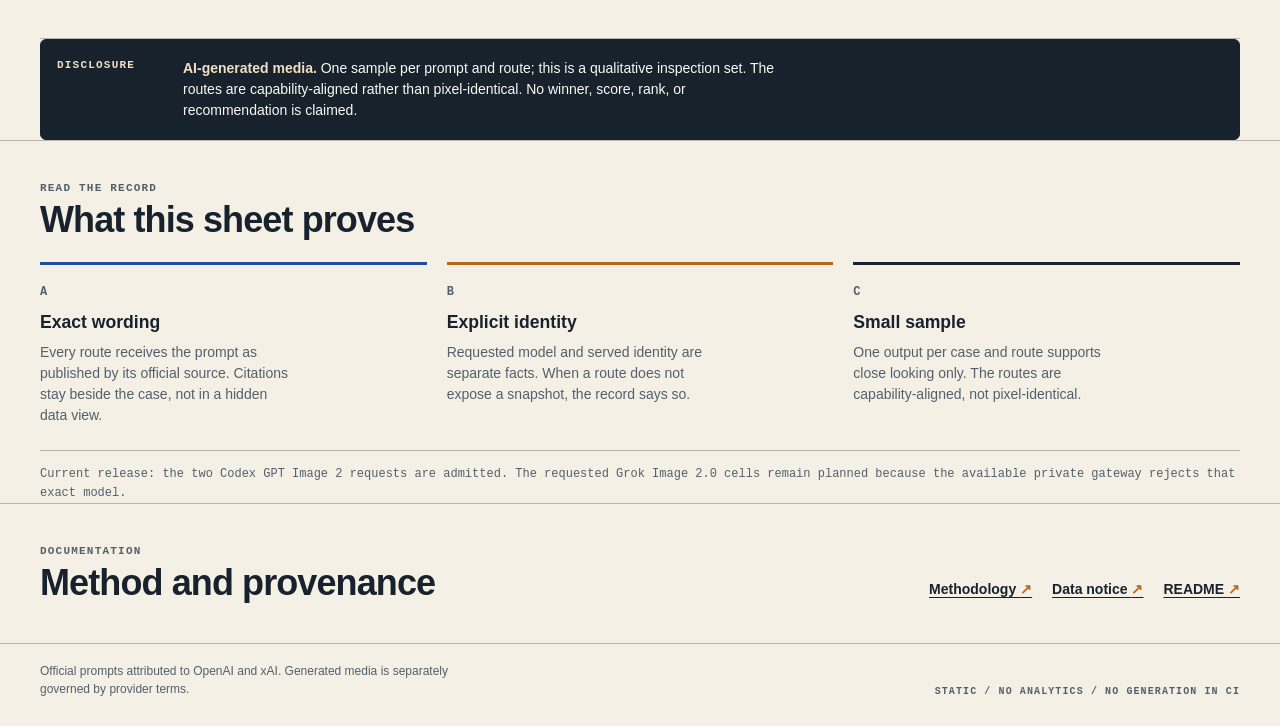
==== commit 1a0384cd: "feat: admit GPT image evidence and harden capture" ====
--- a/image/index.html
+++ b/image/index.html
@@ -26,7 +26,7 @@
         <p class="section-index">IMAGE / 2026.08</p>
         <h1 id="page-heading">Same words.<br><em>Different renderings.</em></h1>
       </div>
-      <p class="intro-dek">An inspectable record of four planned image cells. Each route receives the exact wording published in its official guide, with its request and identity evidence kept explicit.</p>
+      <p class="intro-dek">An inspectable record of four image cells, with admitted outputs and pending routes marked separately. Each route receives the exact wording published in its official guide, with its request and identity evidence kept explicit.</p>
     </section>
 
     <section id="comparison" class="comparison-section" aria-labelledby="comparison-heading">
@@ -69,19 +69,19 @@
             <blockquote data-prompt-text="A children's book drawing of a veterinarian using a stethoscope to listen to the heartbeat of a baby otter.">A children's book drawing of a veterinarian using a stethoscope to listen to the heartbeat of a baby otter.</blockquote>
           </div>
           <div class="comparison-grid" data-comparison-grid>
-            <figure class="output-card output-card-cobalt" data-case-id="openai-official-01" data-route-id="codex-image" data-state="planned">
+            <figure class="output-card output-card-cobalt" data-case-id="openai-official-01" data-route-id="codex-image" data-state="generated">
               <header class="output-header">
                 <div>
                   <p class="route-index">ROUTE A / OPENAI</p>
                   <h4>Codex image route</h4>
                 </div>
-                <span class="status-tag">PLANNED</span>
+                <span class="status-tag">GENERATED</span>
               </header>
               <div class="image-frame" data-image-frame>
                 <a class="asset-link" href="media/openai-official-01--codex-image.webp" aria-label="Open Codex image route output for the veterinarian and baby otter prompt">
-                  <img src="media/openai-official-01--codex-image.webp" width="1024" height="1024" alt="AI-generated children's book scene of a veterinarian listening to a baby otter's heartbeat with a stethoscope." loading="eager" decoding="async" data-image>
+                  <img src="media/openai-official-01--codex-image.webp" width="1313" height="1198" alt="AI-generated children's book scene of a veterinarian listening to a baby otter's heartbeat with a stethoscope." loading="eager" decoding="async" data-image>
                 </a>
-                <p class="planned-note">Awaiting admitted output</p>
+                <p class="planned-note">Admitted output</p>
               </div>
               <figcaption>
                 <div class="caption-row"><span>Requested</span><strong>gpt-image-2</strong></div>
@@ -92,11 +92,12 @@
                 <summary>Run facts</summary>
                 <dl class="facts-list">
                   <div><dt>Route</dt><dd>Private Codex image-generation entitlement</dd></div>
-                  <div><dt>Size</dt><dd>1024 × 1024</dd></div>
+                  <div><dt>Requested size</dt><dd>1024 × 1024</dd></div>
+                  <div><dt>Admitted pixels</dt><dd>1313 × 1198</dd></div>
                   <div><dt>Quality</dt><dd>Medium requested</dd></div>
                   <div><dt>Cost</dt><dd>Included entitlement; amount not exposed</dd></div>
                   <div><dt>Seed</dt><dd>Route does not accept seed</dd></div>
-                  <div><dt>Admission</dt><dd>Planned; no public bytes yet</dd></div>
+                  <div><dt>Admission</dt><dd>Admitted; public bytes available</dd></div>
                 </dl>
               </details>
             </figure>
@@ -110,9 +111,9 @@
                 <span class="status-tag">PLANNED</span>
               </header>
               <div class="image-frame" data-image-frame>
-                <a class="asset-link" href="media/openai-official-01--grok-image.webp" aria-label="Open Grok Imagine image route output for the veterinarian and baby otter prompt">
-                  <img src="media/openai-official-01--grok-image.webp" width="1024" height="1024" alt="AI-generated children's book scene of a veterinarian listening to a baby otter's heartbeat with a stethoscope." loading="eager" decoding="async" data-image>
-                </a>
+                <div class="asset-link" data-asset-path="media/openai-official-01--grok-image.webp">
+                  <img src="assets/planned-image.webp" width="1024" height="1024" alt="AI-generated children's book scene of a veterinarian listening to a baby otter's heartbeat with a stethoscope." loading="eager" decoding="async" data-image>
+                </div>
                 <p class="planned-note">Awaiting admitted output</p>
               </div>
               <figcaption>
@@ -124,7 +125,7 @@
                 <summary>Run facts</summary>
                 <dl class="facts-list">
                   <div><dt>Route</dt><dd>Private Sub2API image-generation route</dd></div>
-                  <div><dt>Size</dt><dd>1024 × 1024</dd></div>
+                  <div><dt>Requested size</dt><dd>1024 × 1024</dd></div>
                   <div><dt>Quality</dt><dd>Medium requested where accepted</dd></div>
                   <div><dt>Cost</dt><dd>Paid route; amount not exposed</dd></div>
                   <div><dt>Seed</dt><dd>Provider-assigned; not exposed</dd></div>
@@ -152,19 +153,19 @@
             <blockquote data-prompt-text="A collage of London landmarks in a stenciled street-art style">A collage of London landmarks in a stenciled street-art style</blockquote>
           </div>
           <div class="comparison-grid" data-comparison-grid>
-            <figure class="output-card output-card-cobalt" data-case-id="xai-official-01" data-route-id="codex-image" data-state="planned">
+            <figure class="output-card output-card-cobalt" data-case-id="xai-official-01" data-route-id="codex-image" data-state="generated">
               <header class="output-header">
                 <div>
                   <p class="route-index">ROUTE A / OPENAI</p>
                   <h4>Codex image route</h4>
                 </div>
-                <span class="status-tag">PLANNED</span>
+                <span class="status-tag">GENERATED</span>
               </header>
               <div class="image-frame" data-image-frame>
                 <a class="asset-link" href="media/xai-official-01--codex-image.webp" aria-label="Open Codex image route output for the London landmark prompt">
-                  <img src="media/xai-official-01--codex-image.webp" width="1024" height="1024" alt="AI-generated collage of London landmarks rendered in a stenciled street-art style." loading="lazy" decoding="async" data-image>
+                  <img src="media/xai-official-01--codex-image.webp" width="1536" height="1024" alt="AI-generated collage of London landmarks rendered in a stenciled street-art style." loading="lazy" decoding="async" data-image>
                 </a>
-                <p class="planned-note">Awaiting admitted output</p>
+                <p class="planned-note">Admitted output</p>
               </div>
               <figcaption>
                 <div class="caption-row"><span>Requested</span><strong>gpt-image-2</strong></div>
@@ -175,11 +176,12 @@
                 <summary>Run facts</summary>
                 <dl class="facts-list">
                   <div><dt>Route</dt><dd>Private Codex image-generation entitlement</dd></div>
-                  <div><dt>Size</dt><dd>1024 × 1024</dd></div>
+                  <div><dt>Requested size</dt><dd>1024 × 1024</dd></div>
+                  <div><dt>Admitted pixels</dt><dd>1536 × 1024</dd></div>
                   <div><dt>Quality</dt><dd>Medium requested</dd></div>
                   <div><dt>Cost</dt><dd>Included entitlement; amount not exposed</dd></div>
                   <div><dt>Seed</dt><dd>Route does not accept seed</dd></div>
-                  <div><dt>Admission</dt><dd>Planned; no public bytes yet</dd></div>
+                  <div><dt>Admission</dt><dd>Admitted; public bytes available</dd></div>
                 </dl>
               </details>
             </figure>
@@ -193,9 +195,9 @@
                 <span class="status-tag">PLANNED</span>
               </header>
               <div class="image-frame" data-image-frame>
-                <a class="asset-link" href="media/xai-official-01--grok-image.webp" aria-label="Open Grok Imagine image route output for the London landmark prompt">
-                  <img src="media/xai-official-01--grok-image.webp" width="1024" height="1024" alt="AI-generated collage of London landmarks rendered in a stenciled street-art style." loading="lazy" decoding="async" data-image>
-                </a>
+                <div class="asset-link" data-asset-path="media/xai-official-01--grok-image.webp">
+                  <img src="assets/planned-image.webp" width="1024" height="1024" alt="AI-generated collage of London landmarks rendered in a stenciled street-art style." loading="lazy" decoding="async" data-image>
+                </div>
                 <p class="planned-note">Awaiting admitted output</p>
               </div>
               <figcaption>
@@ -207,7 +209,7 @@
                 <summary>Run facts</summary>
                 <dl class="facts-list">
                   <div><dt>Route</dt><dd>Private Sub2API image-generation route</dd></div>
-                  <div><dt>Size</dt><dd>1024 × 1024</dd></div>
+                  <div><dt>Requested size</dt><dd>1024 × 1024</dd></div>
                   <div><dt>Quality</dt><dd>Medium requested where accepted</dd></div>
                   <div><dt>Cost</dt><dd>Paid route; amount not exposed</dd></div>
                   <div><dt>Seed</dt><dd>Provider-assigned; not exposed</dd></div>
@@ -237,6 +239,7 @@
         <article class="note-block"><p class="note-number">B</p><h3>Explicit identity</h3><p>Requested model and served identity are separate facts. When a route does not expose a snapshot, the record says so.</p></article>
         <article class="note-block"><p class="note-number">C</p><h3>Small sample</h3><p>One output per case and route supports close looking only. The routes are capability-aligned, not pixel-identical.</p></article>
       </div>
+      <p class="availability-note">Current release: the two Codex GPT Image 2 requests are admitted. The requested Grok Image 2.0 cells remain planned because the available private gateway rejects that exact model.</p>
     </section>
 
     <section class="resources" aria-labelledby="resources-heading">
--- a/image/assets/site.css
+++ b/image/assets/site.css
@@ -634,6 +634,16 @@
   margin-top: 24px;
 }
 
+.availability-note {
+  margin: 24px 0 0;
+  padding-top: 14px;
+  border-top: 1px solid var(--line);
+  color: var(--ink-soft);
+  font-family: var(--font-mono);
+  font-size: 12px;
+  line-height: 1.6;
+}
+
 .note-block {
   min-width: 0;
   padding: 18px 0 0;
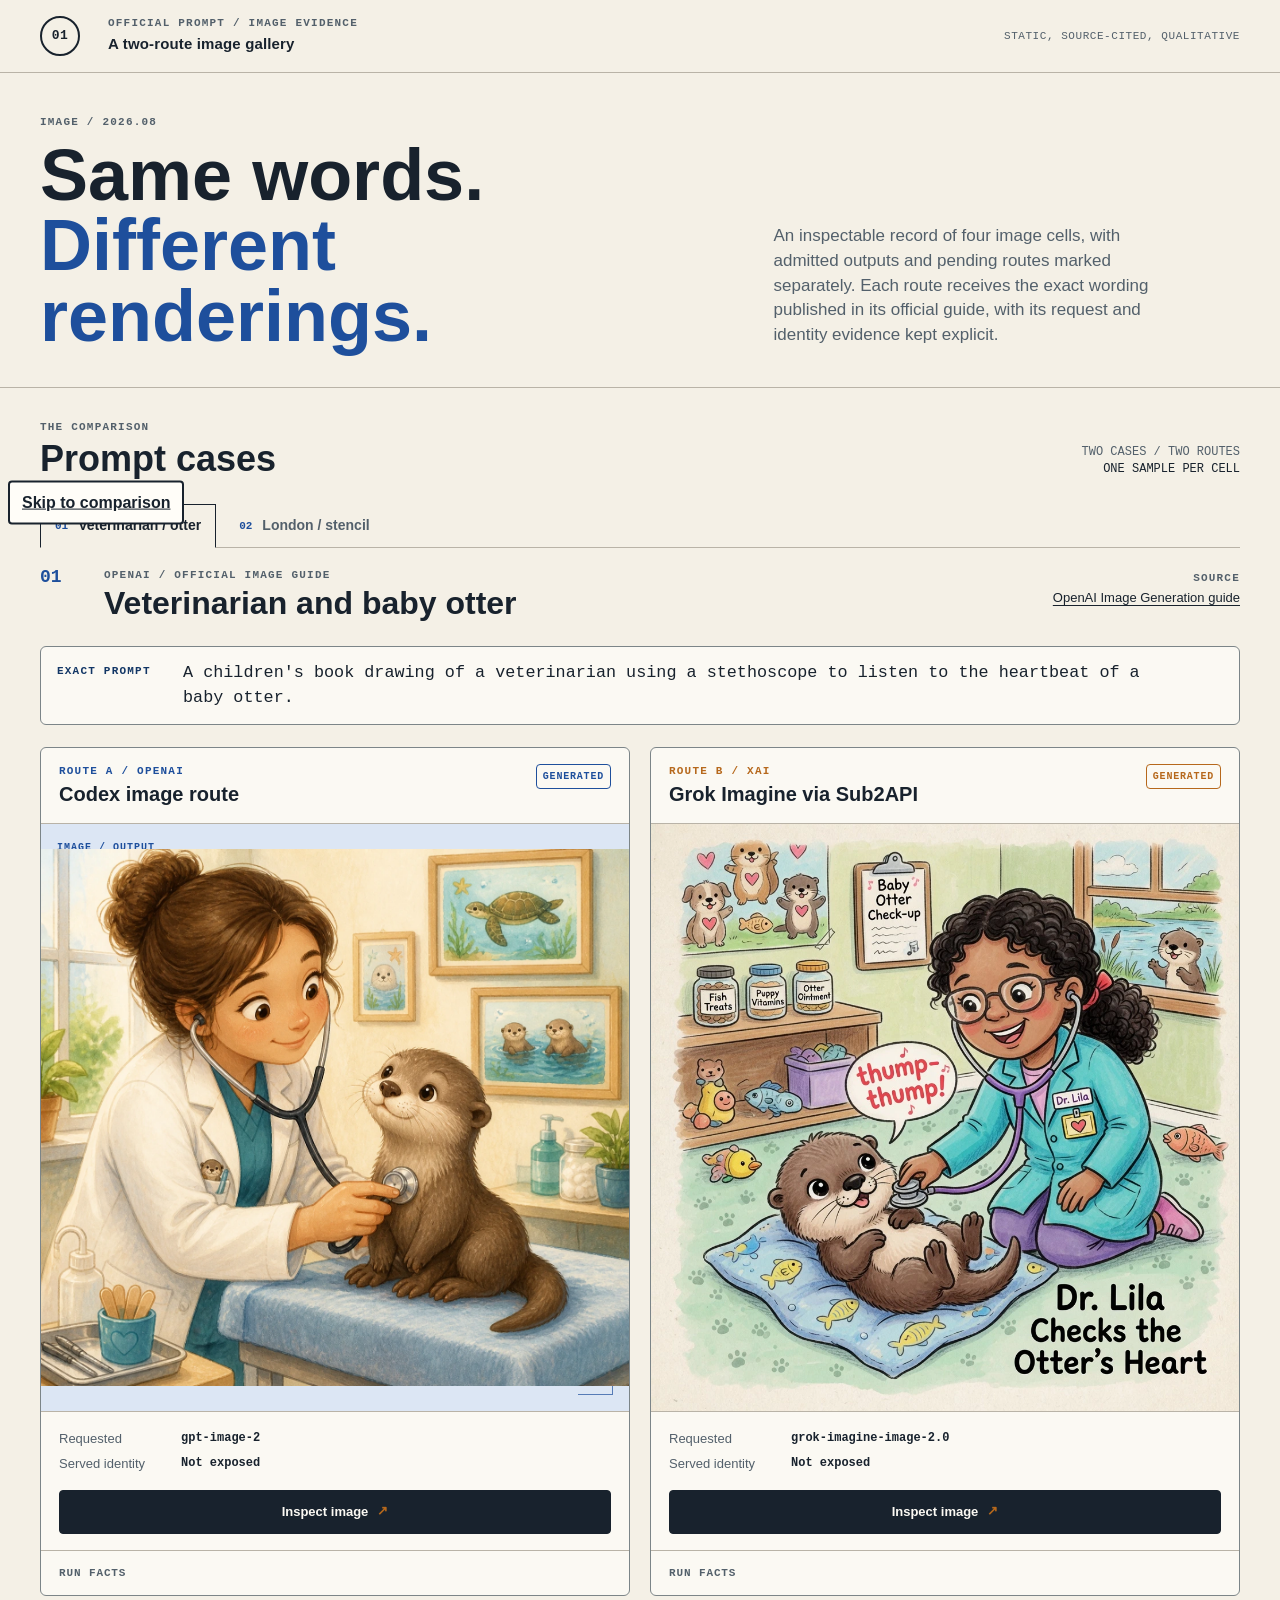
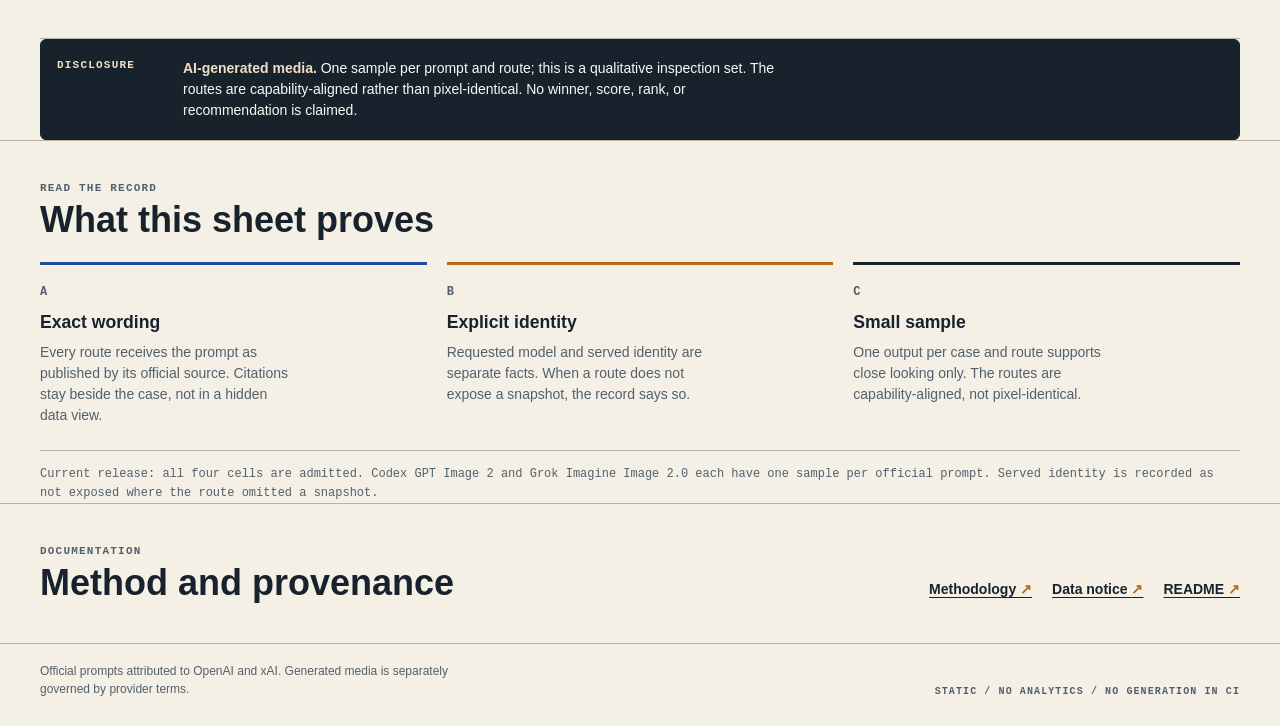
==== commit 41bce4fc: "feat: admit grok imagine cells into image gallery Complete the two-by-two sheet with Grok Imagine ou" ====
--- a/image/index.html
+++ b/image/index.html
@@ -102,19 +102,19 @@
               </details>
             </figure>
 
-            <figure class="output-card output-card-amber" data-case-id="openai-official-01" data-route-id="grok-image" data-state="planned">
+            <figure class="output-card output-card-amber" data-case-id="openai-official-01" data-route-id="grok-image" data-state="generated">
               <header class="output-header">
                 <div>
                   <p class="route-index">ROUTE B / xAI</p>
                   <h4>Grok Imagine via Sub2API</h4>
                 </div>
-                <span class="status-tag">PLANNED</span>
-              </header>
-              <div class="image-frame" data-image-frame>
-                <div class="asset-link" data-asset-path="media/openai-official-01--grok-image.webp">
-                  <img src="assets/planned-image.webp" width="1024" height="1024" alt="AI-generated children's book scene of a veterinarian listening to a baby otter's heartbeat with a stethoscope." loading="eager" decoding="async" data-image>
-                </div>
-                <p class="planned-note">Awaiting admitted output</p>
+                <span class="status-tag">GENERATED</span>
+              </header>
+              <div class="image-frame" data-image-frame>
+                <a class="asset-link" href="media/openai-official-01--grok-image.webp" aria-label="Open Grok Imagine image route output for the veterinarian and baby otter prompt">
+                  <img src="media/openai-official-01--grok-image.webp" width="1024" height="1024" alt="AI-generated children's book scene of a veterinarian listening to a baby otter's heartbeat with a stethoscope." loading="eager" decoding="async" data-image>
+                </a>
+                <p class="planned-note">Admitted output</p>
               </div>
               <figcaption>
                 <div class="caption-row"><span>Requested</span><strong>grok-imagine-image-2.0</strong></div>
@@ -126,10 +126,11 @@
                 <dl class="facts-list">
                   <div><dt>Route</dt><dd>Private Sub2API image-generation route</dd></div>
                   <div><dt>Requested size</dt><dd>1024 × 1024</dd></div>
+                  <div><dt>Admitted pixels</dt><dd>1024 × 1024</dd></div>
                   <div><dt>Quality</dt><dd>Medium requested where accepted</dd></div>
                   <div><dt>Cost</dt><dd>Paid route; amount not exposed</dd></div>
                   <div><dt>Seed</dt><dd>Provider-assigned; not exposed</dd></div>
-                  <div><dt>Admission</dt><dd>Planned; no public bytes yet</dd></div>
+                  <div><dt>Admission</dt><dd>Admitted; public bytes available</dd></div>
                 </dl>
               </details>
             </figure>
@@ -186,19 +187,19 @@
               </details>
             </figure>
 
-            <figure class="output-card output-card-amber" data-case-id="xai-official-01" data-route-id="grok-image" data-state="planned">
+            <figure class="output-card output-card-amber" data-case-id="xai-official-01" data-route-id="grok-image" data-state="generated">
               <header class="output-header">
                 <div>
                   <p class="route-index">ROUTE B / xAI</p>
                   <h4>Grok Imagine via Sub2API</h4>
                 </div>
-                <span class="status-tag">PLANNED</span>
-              </header>
-              <div class="image-frame" data-image-frame>
-                <div class="asset-link" data-asset-path="media/xai-official-01--grok-image.webp">
-                  <img src="assets/planned-image.webp" width="1024" height="1024" alt="AI-generated collage of London landmarks rendered in a stenciled street-art style." loading="lazy" decoding="async" data-image>
-                </div>
-                <p class="planned-note">Awaiting admitted output</p>
+                <span class="status-tag">GENERATED</span>
+              </header>
+              <div class="image-frame" data-image-frame>
+                <a class="asset-link" href="media/xai-official-01--grok-image.webp" aria-label="Open Grok Imagine image route output for the London landmark prompt">
+                  <img src="media/xai-official-01--grok-image.webp" width="1024" height="1024" alt="AI-generated collage of London landmarks rendered in a stenciled street-art style." loading="lazy" decoding="async" data-image>
+                </a>
+                <p class="planned-note">Admitted output</p>
               </div>
               <figcaption>
                 <div class="caption-row"><span>Requested</span><strong>grok-imagine-image-2.0</strong></div>
@@ -210,10 +211,11 @@
                 <dl class="facts-list">
                   <div><dt>Route</dt><dd>Private Sub2API image-generation route</dd></div>
                   <div><dt>Requested size</dt><dd>1024 × 1024</dd></div>
+                  <div><dt>Admitted pixels</dt><dd>1024 × 1024</dd></div>
                   <div><dt>Quality</dt><dd>Medium requested where accepted</dd></div>
                   <div><dt>Cost</dt><dd>Paid route; amount not exposed</dd></div>
                   <div><dt>Seed</dt><dd>Provider-assigned; not exposed</dd></div>
-                  <div><dt>Admission</dt><dd>Planned; no public bytes yet</dd></div>
+                  <div><dt>Admission</dt><dd>Admitted; public bytes available</dd></div>
                 </dl>
               </details>
             </figure>
@@ -239,7 +241,7 @@
         <article class="note-block"><p class="note-number">B</p><h3>Explicit identity</h3><p>Requested model and served identity are separate facts. When a route does not expose a snapshot, the record says so.</p></article>
         <article class="note-block"><p class="note-number">C</p><h3>Small sample</h3><p>One output per case and route supports close looking only. The routes are capability-aligned, not pixel-identical.</p></article>
       </div>
-      <p class="availability-note">Current release: the two Codex GPT Image 2 requests are admitted. The requested Grok Image 2.0 cells remain planned because the available private gateway rejects that exact model.</p>
+      <p class="availability-note">Current release: all four cells are admitted. Codex GPT Image 2 and Grok Imagine Image 2.0 each have one sample per official prompt. Served identity is recorded as not exposed where the route omitted a snapshot.</p>
     </section>
 
     <section class="resources" aria-labelledby="resources-heading">
--- a/image/assets/site.css
+++ b/image/assets/site.css
@@ -164,7 +164,7 @@
   margin: 10px 0 0;
   font-size: 4.5rem;
   font-weight: 700;
-  letter-spacing: -.035em;
+  letter-spacing: 0;
   line-height: .98;
 }
 
@@ -199,7 +199,7 @@
 .resources h2 {
   margin: 5px 0 0;
   font-size: 2.25rem;
-  letter-spacing: -.025em;
+  letter-spacing: 0;
   line-height: 1.04;
 }
 
@@ -303,7 +303,7 @@
 .case-title-block h3 {
   margin: 4px 0 0;
   font-size: 2rem;
-  letter-spacing: -.025em;
+  letter-spacing: 0;
   line-height: 1.05;
 }
 
@@ -394,7 +394,7 @@
 .output-header h4 {
   margin: 4px 0 0;
   font-size: 1.25rem;
-  letter-spacing: -.015em;
+  letter-spacing: 0;
   line-height: 1.1;
 }
 
@@ -765,7 +765,7 @@
 .dialog-header h2 {
   margin: 4px 0 0;
   font-size: 2rem;
-  letter-spacing: -.025em;
+  letter-spacing: 0;
   line-height: 1.05;
 }
 
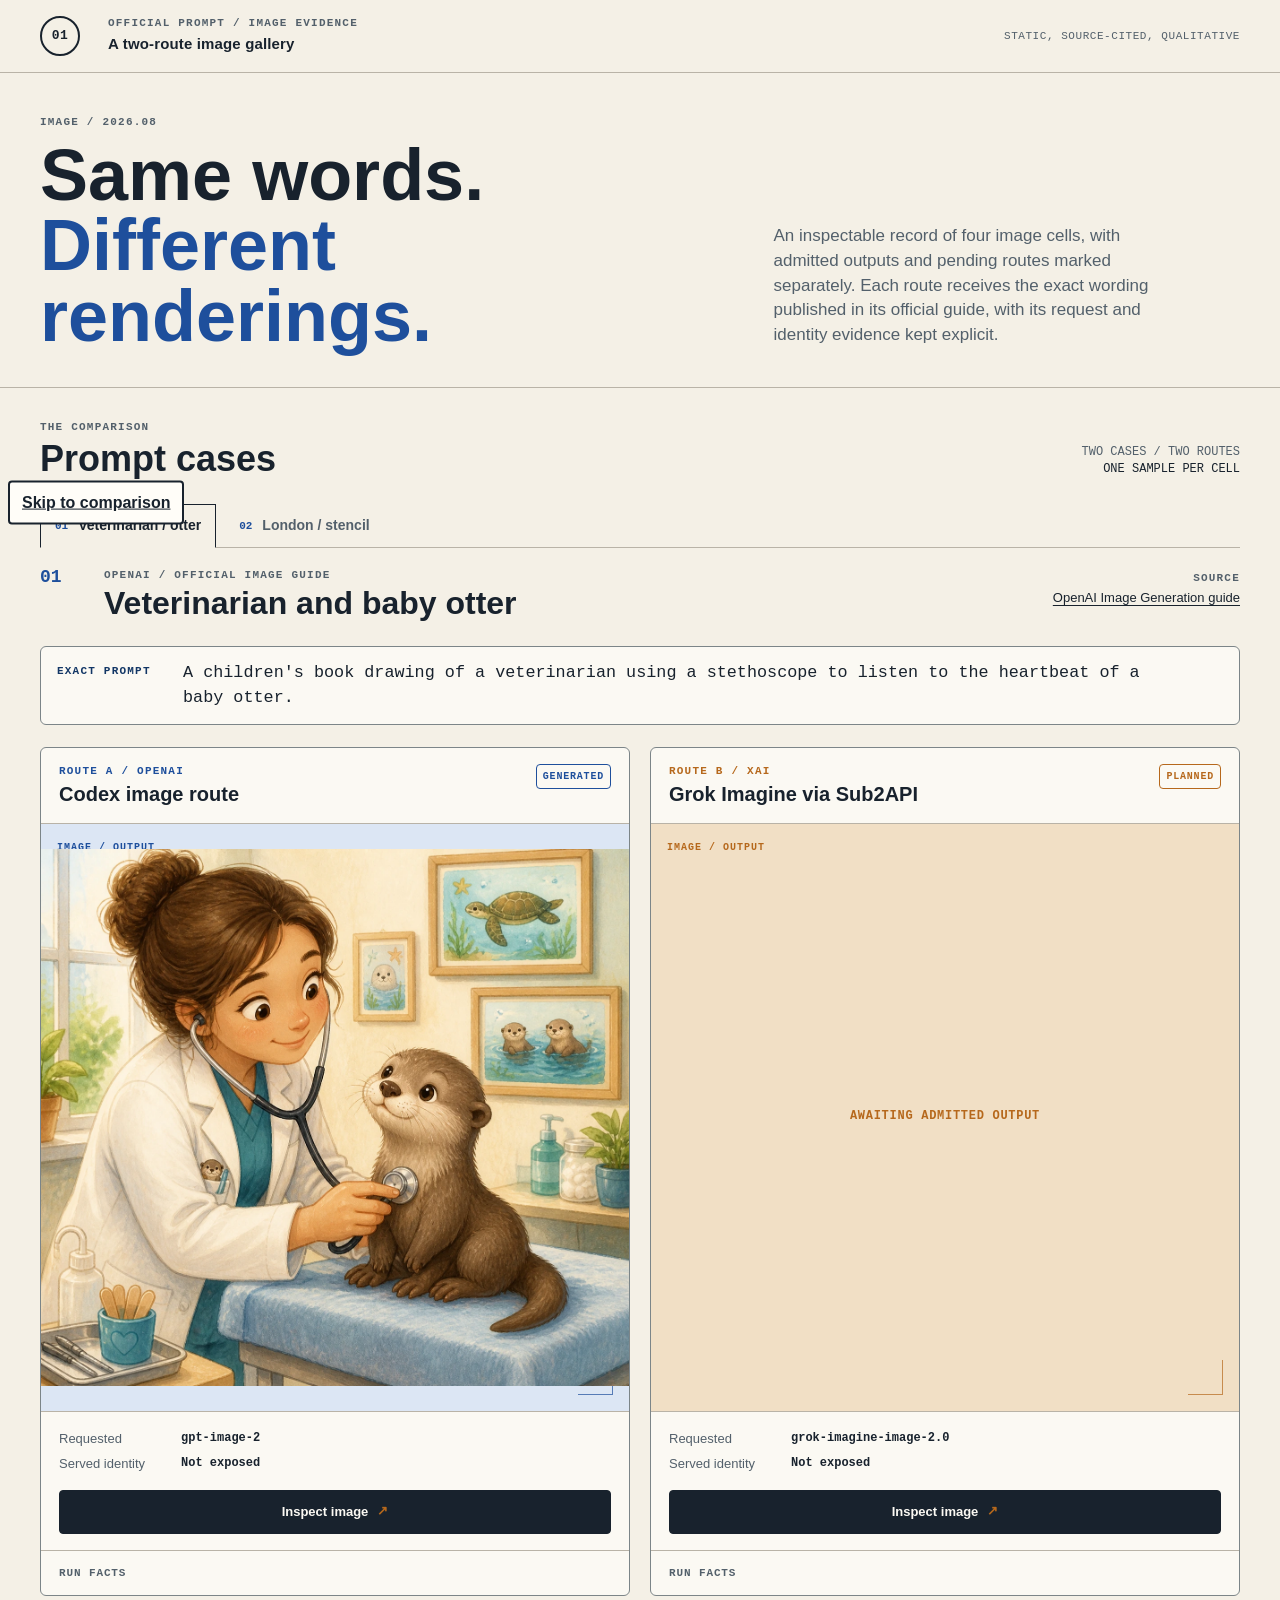
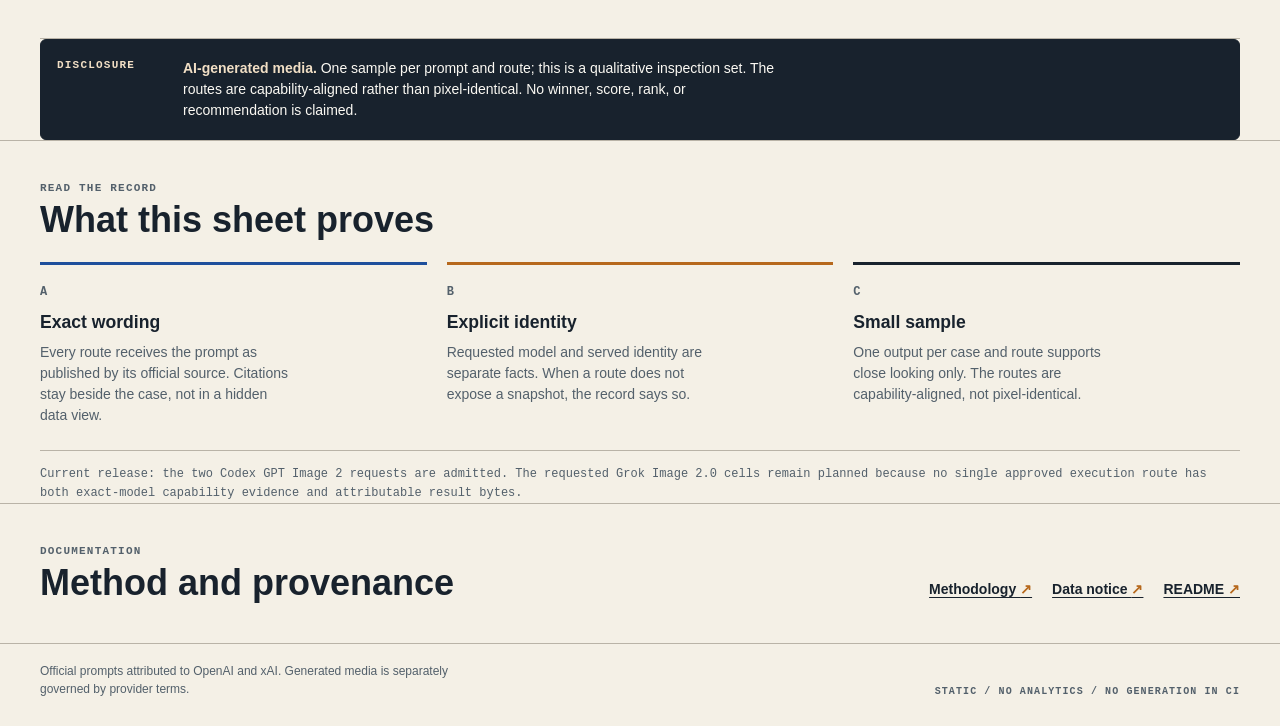
==== commit 6459a682: "fix: require exact served identity for Grok images" ====
--- a/image/index.html
+++ b/image/index.html
@@ -102,19 +102,19 @@
               </details>
             </figure>
 
-            <figure class="output-card output-card-amber" data-case-id="openai-official-01" data-route-id="grok-image" data-state="generated">
+            <figure class="output-card output-card-amber" data-case-id="openai-official-01" data-route-id="grok-image" data-state="planned">
               <header class="output-header">
                 <div>
                   <p class="route-index">ROUTE B / xAI</p>
                   <h4>Grok Imagine via Sub2API</h4>
                 </div>
-                <span class="status-tag">GENERATED</span>
-              </header>
-              <div class="image-frame" data-image-frame>
-                <a class="asset-link" href="media/openai-official-01--grok-image.webp" aria-label="Open Grok Imagine image route output for the veterinarian and baby otter prompt">
-                  <img src="media/openai-official-01--grok-image.webp" width="1024" height="1024" alt="AI-generated children's book scene of a veterinarian listening to a baby otter's heartbeat with a stethoscope." loading="eager" decoding="async" data-image>
-                </a>
-                <p class="planned-note">Admitted output</p>
+                <span class="status-tag">PLANNED</span>
+              </header>
+              <div class="image-frame" data-image-frame>
+                <div class="asset-link" data-asset-path="media/openai-official-01--grok-image.webp">
+                  <img src="assets/planned-image.webp" width="1024" height="1024" alt="AI-generated children's book scene of a veterinarian listening to a baby otter's heartbeat with a stethoscope." loading="eager" decoding="async" data-image>
+                </div>
+                <p class="planned-note">Awaiting admitted output</p>
               </div>
               <figcaption>
                 <div class="caption-row"><span>Requested</span><strong>grok-imagine-image-2.0</strong></div>
@@ -126,11 +126,10 @@
                 <dl class="facts-list">
                   <div><dt>Route</dt><dd>Private Sub2API image-generation route</dd></div>
                   <div><dt>Requested size</dt><dd>1024 × 1024</dd></div>
-                  <div><dt>Admitted pixels</dt><dd>1024 × 1024</dd></div>
                   <div><dt>Quality</dt><dd>Medium requested where accepted</dd></div>
                   <div><dt>Cost</dt><dd>Paid route; amount not exposed</dd></div>
                   <div><dt>Seed</dt><dd>Provider-assigned; not exposed</dd></div>
-                  <div><dt>Admission</dt><dd>Admitted; public bytes available</dd></div>
+                  <div><dt>Admission</dt><dd>Planned; no public bytes yet</dd></div>
                 </dl>
               </details>
             </figure>
@@ -187,19 +186,19 @@
               </details>
             </figure>
 
-            <figure class="output-card output-card-amber" data-case-id="xai-official-01" data-route-id="grok-image" data-state="generated">
+            <figure class="output-card output-card-amber" data-case-id="xai-official-01" data-route-id="grok-image" data-state="planned">
               <header class="output-header">
                 <div>
                   <p class="route-index">ROUTE B / xAI</p>
                   <h4>Grok Imagine via Sub2API</h4>
                 </div>
-                <span class="status-tag">GENERATED</span>
-              </header>
-              <div class="image-frame" data-image-frame>
-                <a class="asset-link" href="media/xai-official-01--grok-image.webp" aria-label="Open Grok Imagine image route output for the London landmark prompt">
-                  <img src="media/xai-official-01--grok-image.webp" width="1024" height="1024" alt="AI-generated collage of London landmarks rendered in a stenciled street-art style." loading="lazy" decoding="async" data-image>
-                </a>
-                <p class="planned-note">Admitted output</p>
+                <span class="status-tag">PLANNED</span>
+              </header>
+              <div class="image-frame" data-image-frame>
+                <div class="asset-link" data-asset-path="media/xai-official-01--grok-image.webp">
+                  <img src="assets/planned-image.webp" width="1024" height="1024" alt="AI-generated collage of London landmarks rendered in a stenciled street-art style." loading="lazy" decoding="async" data-image>
+                </div>
+                <p class="planned-note">Awaiting admitted output</p>
               </div>
               <figcaption>
                 <div class="caption-row"><span>Requested</span><strong>grok-imagine-image-2.0</strong></div>
@@ -211,11 +210,10 @@
                 <dl class="facts-list">
                   <div><dt>Route</dt><dd>Private Sub2API image-generation route</dd></div>
                   <div><dt>Requested size</dt><dd>1024 × 1024</dd></div>
-                  <div><dt>Admitted pixels</dt><dd>1024 × 1024</dd></div>
                   <div><dt>Quality</dt><dd>Medium requested where accepted</dd></div>
                   <div><dt>Cost</dt><dd>Paid route; amount not exposed</dd></div>
                   <div><dt>Seed</dt><dd>Provider-assigned; not exposed</dd></div>
-                  <div><dt>Admission</dt><dd>Admitted; public bytes available</dd></div>
+                  <div><dt>Admission</dt><dd>Planned; no public bytes yet</dd></div>
                 </dl>
               </details>
             </figure>
@@ -241,7 +239,7 @@
         <article class="note-block"><p class="note-number">B</p><h3>Explicit identity</h3><p>Requested model and served identity are separate facts. When a route does not expose a snapshot, the record says so.</p></article>
         <article class="note-block"><p class="note-number">C</p><h3>Small sample</h3><p>One output per case and route supports close looking only. The routes are capability-aligned, not pixel-identical.</p></article>
       </div>
-      <p class="availability-note">Current release: all four cells are admitted. Codex GPT Image 2 and Grok Imagine Image 2.0 each have one sample per official prompt. Served identity is recorded as not exposed where the route omitted a snapshot.</p>
+      <p class="availability-note">Current release: the two Codex GPT Image 2 requests are admitted. The requested Grok Image 2.0 cells remain planned because no single approved execution route has both exact-model capability evidence and attributable result bytes.</p>
     </section>
 
     <section class="resources" aria-labelledby="resources-heading">
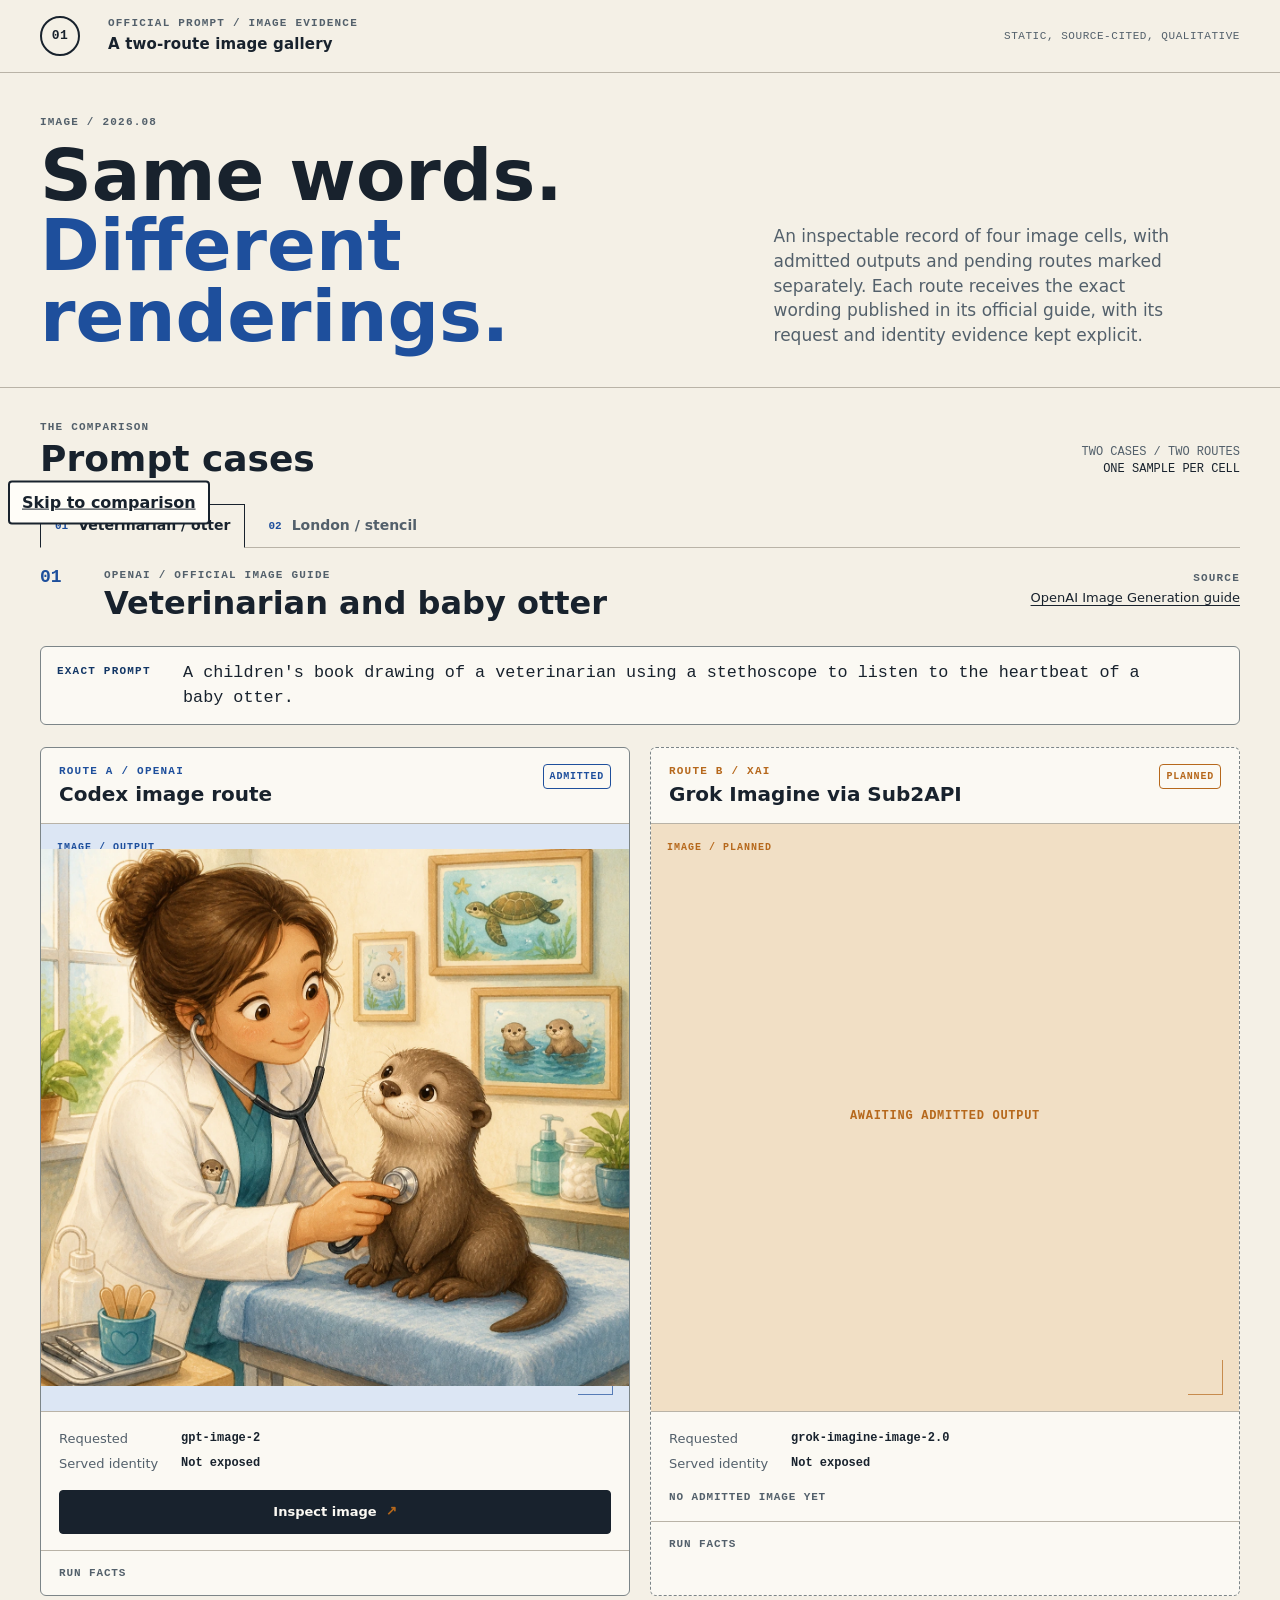
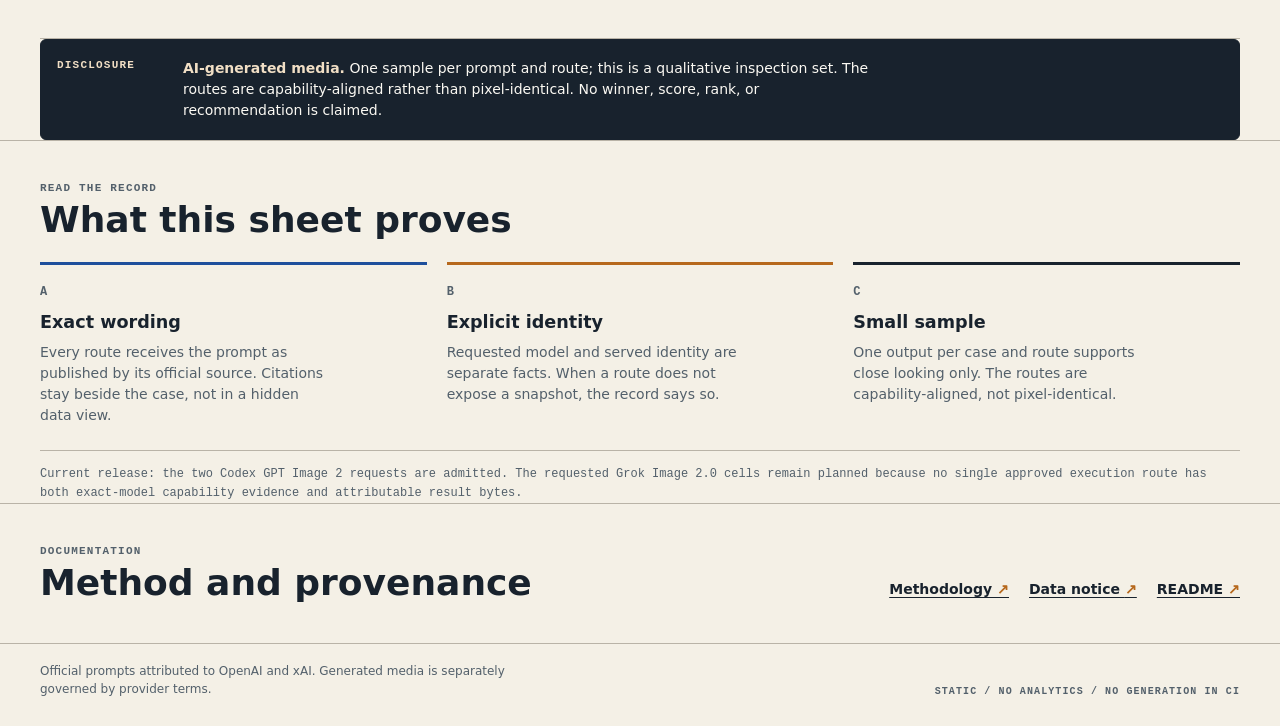
==== commit 13bee74f: "fix: keep planned cells inert and label admitted cells ADMITTED (#8, #13, #18) Planned video cells r" ====
--- a/image/index.html
+++ b/image/index.html
@@ -75,7 +75,7 @@
                   <p class="route-index">ROUTE A / OPENAI</p>
                   <h4>Codex image route</h4>
                 </div>
-                <span class="status-tag">GENERATED</span>
+                <span class="status-tag">ADMITTED</span>
               </header>
               <div class="image-frame" data-image-frame>
                 <a class="asset-link" href="media/openai-official-01--codex-image.webp" aria-label="Open Codex image route output for the veterinarian and baby otter prompt">
@@ -112,14 +112,14 @@
               </header>
               <div class="image-frame" data-image-frame>
                 <div class="asset-link" data-asset-path="media/openai-official-01--grok-image.webp">
-                  <img src="assets/planned-image.webp" width="1024" height="1024" alt="AI-generated children's book scene of a veterinarian listening to a baby otter's heartbeat with a stethoscope." loading="eager" decoding="async" data-image>
+                  <img src="assets/planned-image.webp" width="1024" height="1024" alt="Placeholder for the planned veterinarian and baby otter Grok cell; no admitted public bytes yet." loading="eager" decoding="async" data-image>
                 </div>
                 <p class="planned-note">Awaiting admitted output</p>
               </div>
               <figcaption>
                 <div class="caption-row"><span>Requested</span><strong>grok-imagine-image-2.0</strong></div>
                 <div class="caption-row"><span>Served identity</span><strong>Not exposed</strong></div>
-                <button class="inspect-button" type="button" data-inspect aria-haspopup="dialog" aria-label="Inspect Grok Imagine image route output for veterinarian and baby otter">Inspect image <span aria-hidden="true">↗</span></button>
+                <p class="planned-action">No admitted image yet</p>
               </figcaption>
               <details class="facts-details">
                 <summary>Run facts</summary>
@@ -159,7 +159,7 @@
                   <p class="route-index">ROUTE A / OPENAI</p>
                   <h4>Codex image route</h4>
                 </div>
-                <span class="status-tag">GENERATED</span>
+                <span class="status-tag">ADMITTED</span>
               </header>
               <div class="image-frame" data-image-frame>
                 <a class="asset-link" href="media/xai-official-01--codex-image.webp" aria-label="Open Codex image route output for the London landmark prompt">
@@ -196,14 +196,14 @@
               </header>
               <div class="image-frame" data-image-frame>
                 <div class="asset-link" data-asset-path="media/xai-official-01--grok-image.webp">
-                  <img src="assets/planned-image.webp" width="1024" height="1024" alt="AI-generated collage of London landmarks rendered in a stenciled street-art style." loading="lazy" decoding="async" data-image>
+                  <img src="assets/planned-image.webp" width="1024" height="1024" alt="Placeholder for the planned London landmarks Grok cell; no admitted public bytes yet." loading="lazy" decoding="async" data-image>
                 </div>
                 <p class="planned-note">Awaiting admitted output</p>
               </div>
               <figcaption>
                 <div class="caption-row"><span>Requested</span><strong>grok-imagine-image-2.0</strong></div>
                 <div class="caption-row"><span>Served identity</span><strong>Not exposed</strong></div>
-                <button class="inspect-button" type="button" data-inspect aria-haspopup="dialog" aria-label="Inspect Grok Imagine image route output for London landmark prompt">Inspect image <span aria-hidden="true">↗</span></button>
+                <p class="planned-action">No admitted image yet</p>
               </figcaption>
               <details class="facts-details">
                 <summary>Run facts</summary>
--- a/image/assets/site.css
+++ b/image/assets/site.css
@@ -16,8 +16,8 @@
   --focus: #0b5bd3;
   --radius-control: 4px;
   --radius-frame: 6px;
-  --font-sans: "IBM Plex Sans", "Avenir Next", "Helvetica Neue", sans-serif;
-  --font-mono: "IBM Plex Mono", "SFMono-Regular", Consolas, monospace;
+  --font-sans: "Avenir Next", "Helvetica Neue", -apple-system, system-ui, sans-serif;
+  --font-mono: "SFMono-Regular", "SF Mono", Consolas, "Liberation Mono", monospace;
   --ease-out: cubic-bezier(.2, .75, .25, 1);
   color-scheme: light;
 }
@@ -84,7 +84,7 @@
   transition: transform 160ms var(--ease-out);
 }
 
-.skip-link:focus {
+.skip-link:focus-visible {
   transform: translateY(0);
 }
 
@@ -430,6 +430,10 @@
   font-size: 10px;
   font-weight: 700;
   letter-spacing: .1em;
+}
+
+.output-card[data-state="planned"] .image-frame::before {
+  content: "IMAGE / PLANNED";
 }
 
 .image-frame::after {
@@ -462,6 +466,10 @@
   line-height: 1.4;
 }
 
+.output-card[data-state="planned"] {
+  border-style: dashed;
+}
+
 .output-card[data-state="planned"] .asset-link img {
   opacity: 0;
 }
@@ -486,6 +494,16 @@
 
 .output-card[data-state="generated"] .planned-note {
   display: none;
+}
+
+.planned-action {
+  margin: 12px 0 0;
+  color: var(--ink-soft);
+  font-family: var(--font-mono);
+  font-size: 11px;
+  font-weight: 700;
+  letter-spacing: .08em;
+  text-transform: uppercase;
 }
 
 .output-card figcaption {
